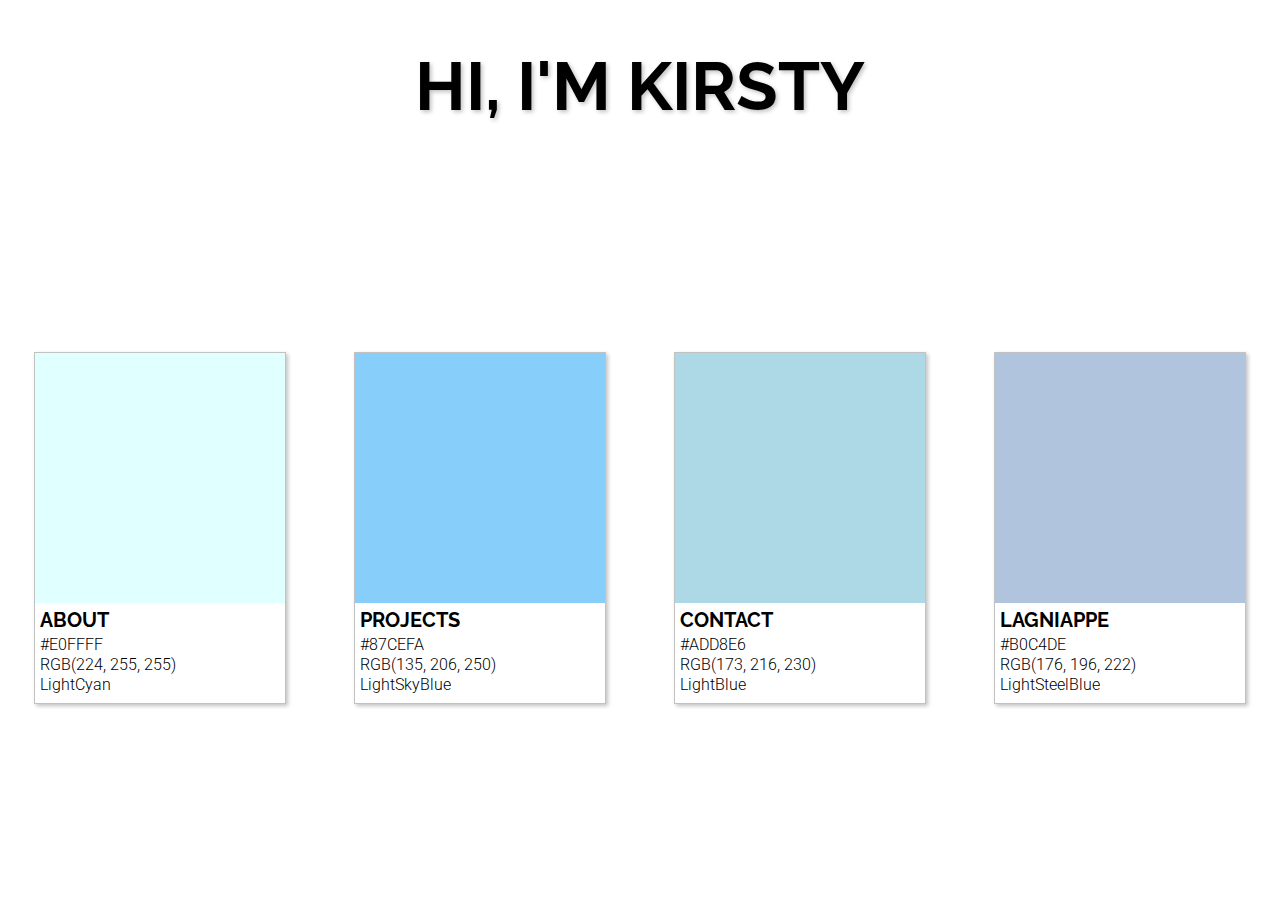
==== index.html @ 5fe20cf5 "edit index.html nav links" ====
<!DOCTYPE html>
<html lang="en">
<head>
    <meta charset="utf-8" />
    <title>Kirsty Fuquay | Portfolio</title>
    <meta name="viewport" content="width=device-width, initial-scale=1">
    <link href="https://fonts.googleapis.com/css?family=Raleway|Roboto" rel="stylesheet">
    <link rel="stylesheet" type="text/css" media="screen" href="main.css" />
</head>
<body>
    <main role="main">

        <header role="banner">
            <h1>HI, I'M KIRSTY</h1>
        </header>

        <section class="home-container">

            <section class="swatch">
                <a href="bio.html"><div class="bio color-block"></div>
                <section class="color-description">
                    <h2>ABOUT</h2>
                    <p>#E0FFFF</p>
                    <p>RGB(224, 255, 255)</p>
                    <p>LightCyan</p>
                </section>
                </a>
            </section>

            <section class="swatch">
                <a href="projects.html"><div class="projects color-block"></div>
                <section class="color-description">
                    <h2>PROJECTS</h2>
                    <p>#87CEFA</p>
                    <p>RGB(135, 206, 250)</p>
                    <p>LightSkyBlue</p>
                </section>
                </a>
            </section>

            <section class="swatch">
                <a href="contact.html"><div class="contact color-block"></div>
                <section class="color-description">
                    <h2>CONTACT</h2>
                    <p>#ADD8E6</p>
                    <p>RGB(173, 216, 230)</p>
                    <p>LightBlue</p>
                </section>
            </a>
            </section>
            
            <section class="swatch">
                <a href="bonus.html"><div class="bonus color-block"></div>
                <section class="color-description">
                    <h2>LAGNIAPPE</h2>
                    <p>#B0C4DE</p>
                    <p>RGB(176, 196, 222)</p>
                    <p>LightSteelBlue</p>
                </section>
                </a>
            </section>
        </section>
    </main>
</body>
</html>
---- main.css ----
/* HOME PAGE */

body {
    background-color: white;
    padding: 0;
    margin: 0;
    font-family: 'Raleway', sans-serif;
    max-height: 100vh;
}

main {
    background-color: white;
}

/* HOME */
header {
    font-size: 18px;
    text-shadow: 2px 2px 4px #c2c2c2;
    margin: 5vh;
    height: 5vh;
    text-align: center;
}

a {
    text-decoration: none;
    color: black;
}

.home-container {
    display: flex;
    justify-content: space-around;
    align-items: center;
    flex-wrap: wrap;
    height: 75vh;
}

.swatch {
    height: 350px;
    width: 250px;
    border: 1px solid #c2c2c2;
    box-shadow: 2px 2px 4px #c2c2c2;
    margin: 30px;
}

.color-block {
    width: 250px;
    height: 250px;
}

.color-description {
    height: 15vh;
    padding: 5px;
}

.bio {
    background-color: lightcyan;
}   

.projects {
    background-color: lightskyblue;
}

.contact {
    background-color: lightblue;
}

.bonus {
    background-color: lightsteelblue;
}

h2 {
    font-size: 20px;
    margin: 0 0 3px 0;
}

p {
    margin: 0;
    font-family: 'Roboto', sans-serif;
    font-weight: 300;
}

/* FLEX-NAV */
.flex-nav ul {
    list-style: none;
    margin: 3vh;
    padding: 0;
    display: flex;
    flex-wrap: wrap;
}

.flex-nav li {
    flex: 1 1 120px;
    padding: 5px;
    font-size: 18px;
}

.alt-swatch {
    width: 30vw;
    height:40vw;
    border: 1px solid #c2c2c2;
    box-shadow: 2px 2px 4px #c2c2c2;
    margin: 50px 20px;
}

.alt-color-block {
    height: 30vw;
    width: 30vw;
}

.alt-heading {
    font-size: 16px;
    padding: 5px;
}

.lagniappe-image {
    max-height: 300px;
    max-width: 300px;
    margin: 20px;
    box-shadow: 2px 2px 4px #c2c2c2;
}

.text-container {
    width: 90vw;
    font-size: 18px;
    margin: 20px;
}


.image {
    max-width: 150px;
    max-height: 150px;
    margin: 20px 0;
}

.lagniappe-image {
    margin: 50px 20px;
}

a:hover {
    color: deeppink;
}

/* OUTER PAGE HEADINGS */
.color-strip {
    height: 10vh;
}

.sub-heading {
    margin-left: 20px;
}

.strip {
    height: 20vh;
    margin-bottom: 50px;
    box-shadow: 2px 2px 4px #c2c2c2;
    border-top: 1px solid #c2c2c2;
}

/* CONTACT */
#contact-text {
    font-size: 18px;
    line-height: 30px;
    list-style: none;
    margin: 50px 20px;
    padding: 0;
}

/* PROJECTS */
#project-text {
    font-size: 18px;
    line-height: 26px;
}
.project-container {
    display: flex;
    flex-direction: row;
    flex-wrap: wrap;
    align-items: baseline;
}
.project {
    flex: 1 1 300px;
    padding: 20px;
}

@media only screen and (min-width: 760px) {
    header {
        font-size: 34px;
        margin-bottom: 100px;
    }

    .color-description p {
        font-size: 16px;
        line-height: 20px;
    }

    .flex-nav li {
        text-align: center;
        font-size: 26px;
    }

    .flex-container {
        display: flex;
        align-items: center;
        justify-content: center;
        flex-wrap: wrap;
    }

    .text-container {
        font-size: 18px;
        line-height: 30px;
        height: 350px;
        margin-top: 50px;
        display: flex;
        flex-direction: column;
        max-width: 700px;
        padding: 20px;
    }

    .image {
        max-height: 300px;
        max-width: 300px;
    }

    #contact-text li{
        display: inline-block;
        padding: 20px;
        font-size: 22px;
    }
}
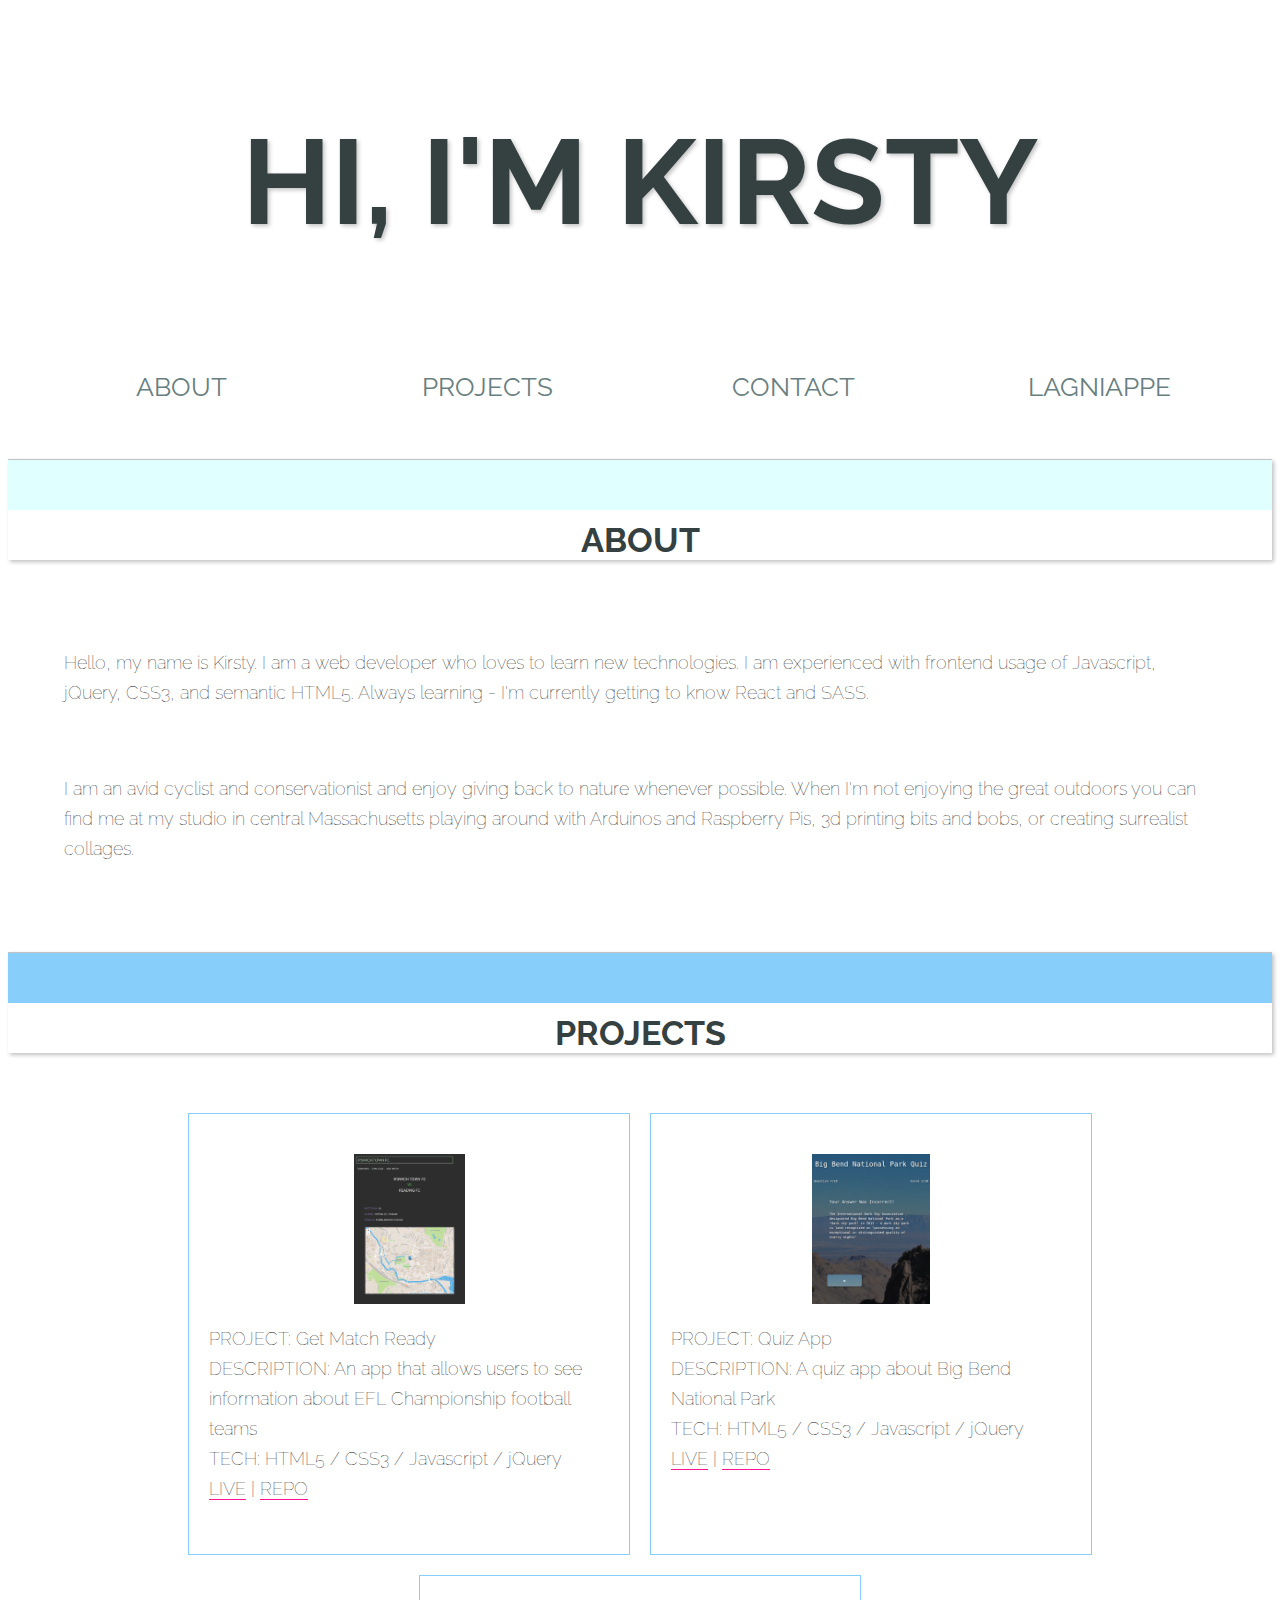
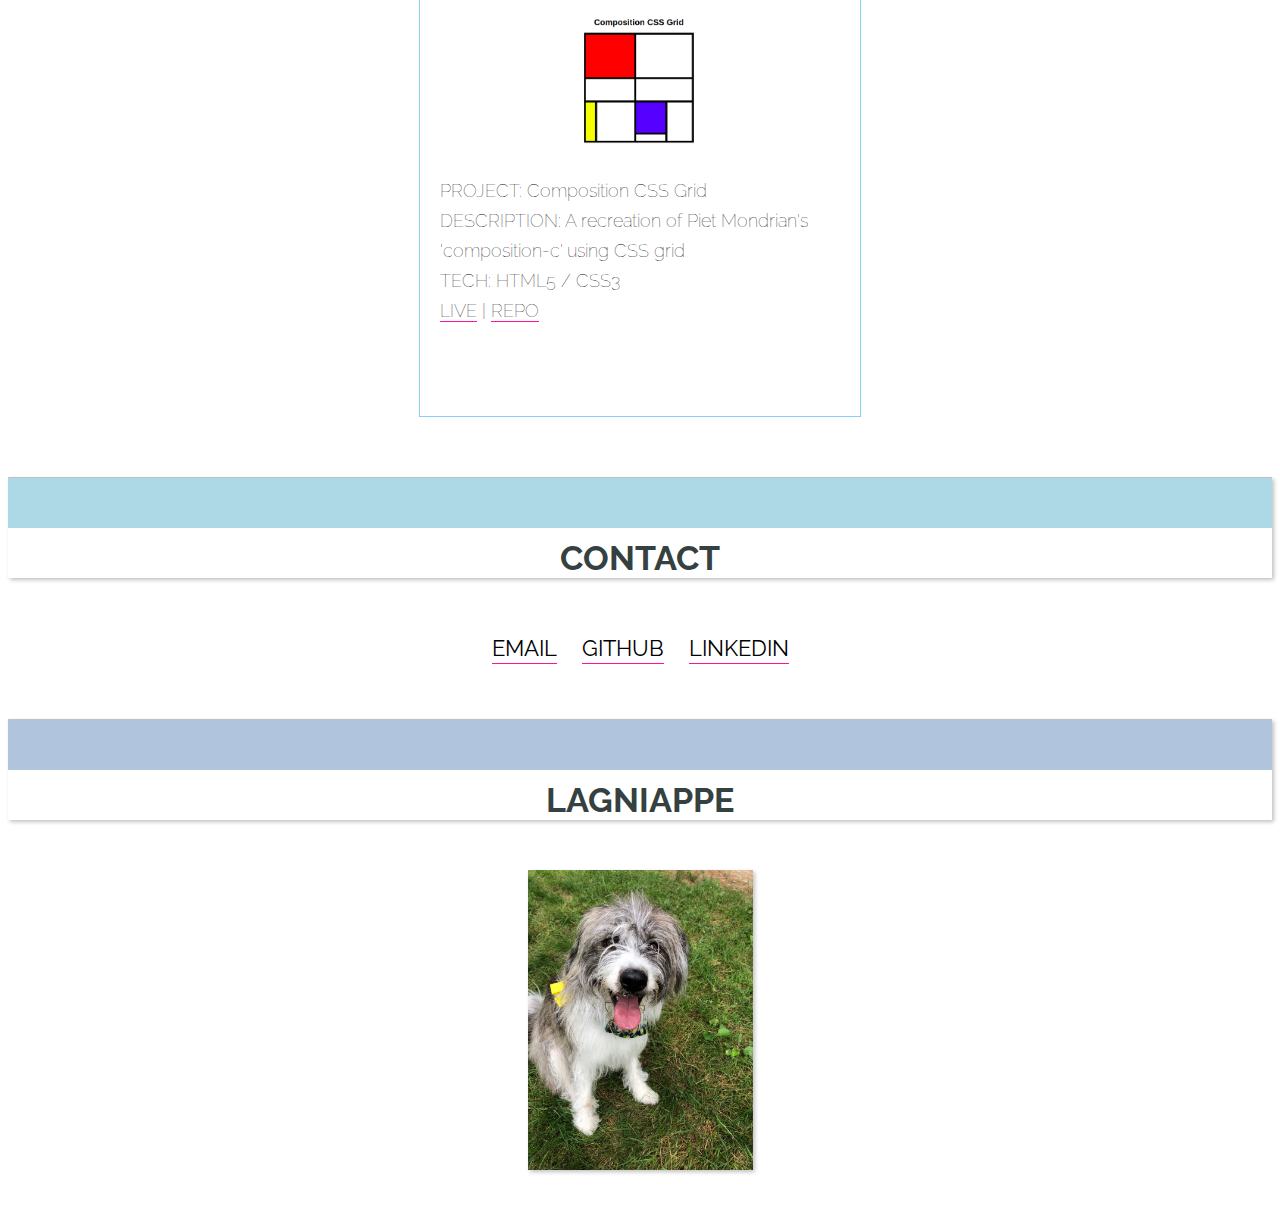
==== commit 83da4368: "merge into single page, remove swatches, add 'get match ready' project" ====
--- a/index.html
+++ b/index.html
@@ -1,12 +1,15 @@
 <!DOCTYPE html>
 <html lang="en">
+
 <head>
     <meta charset="utf-8" />
     <title>Kirsty Fuquay | Portfolio</title>
     <meta name="viewport" content="width=device-width, initial-scale=1">
     <link href="https://fonts.googleapis.com/css?family=Raleway|Roboto" rel="stylesheet">
+    <link rel="stylesheet" type="text/css" href="https://meyerweb.com/eric/tools/css/reset/reset.css">
     <link rel="stylesheet" type="text/css" media="screen" href="main.css" />
 </head>
+
 <body>
     <main role="main">
 
@@ -14,52 +17,157 @@
             <h1>HI, I'M KIRSTY</h1>
         </header>
 
-        <section class="home-container">
+        <nav role="navigation" class="flex-nav">
+            <ul>
+                <li>
+                    <a href="#bio">ABOUT</a>
+                </li>
+                <li>
+                    <a href="#projects">PROJECTS</a>
+                </li>
+                <li>
+                    <a href="#contact">CONTACT</a>
+                </li>
+                <li>
+                    <a href="#bonus">LAGNIAPPE</a>
+                </li>
+            </ul>
+        </nav>
+
+        <section class="home-container hidden">
 
             <section class="swatch">
-                <a href="bio.html"><div class="bio color-block"></div>
-                <section class="color-description">
-                    <h2>ABOUT</h2>
-                    <p>#E0FFFF</p>
-                    <p>RGB(224, 255, 255)</p>
-                    <p>LightCyan</p>
-                </section>
+                <a href="#bio">
+                    <div class="bio color-block"></div>
+                    <section class="color-description">
+                        <h2>ABOUT</h2>
+                        <p>#E0FFFF</p>
+                        <p>RGB(224, 255, 255)</p>
+                        <p>LightCyan</p>
+                    </section>
                 </a>
             </section>
 
             <section class="swatch">
-                <a href="projects.html"><div class="projects color-block"></div>
-                <section class="color-description">
-                    <h2>PROJECTS</h2>
-                    <p>#87CEFA</p>
-                    <p>RGB(135, 206, 250)</p>
-                    <p>LightSkyBlue</p>
-                </section>
+                <a href="#projects">
+                    <div class="projects color-block"></div>
+                    <section class="color-description">
+                        <h2>PROJECTS</h2>
+                        <p>#87CEFA</p>
+                        <p>RGB(135, 206, 250)</p>
+                        <p>LightSkyBlue</p>
+                    </section>
                 </a>
             </section>
 
             <section class="swatch">
-                <a href="contact.html"><div class="contact color-block"></div>
-                <section class="color-description">
-                    <h2>CONTACT</h2>
-                    <p>#ADD8E6</p>
-                    <p>RGB(173, 216, 230)</p>
-                    <p>LightBlue</p>
-                </section>
-            </a>
+                <a href="#contact">
+                    <div class="contact color-block"></div>
+                    <section class="color-description">
+                        <h2>CONTACT</h2>
+                        <p>#ADD8E6</p>
+                        <p>RGB(173, 216, 230)</p>
+                        <p>LightBlue</p>
+                    </section>
+                </a>
             </section>
-            
+
             <section class="swatch">
-                <a href="bonus.html"><div class="bonus color-block"></div>
-                <section class="color-description">
-                    <h2>LAGNIAPPE</h2>
-                    <p>#B0C4DE</p>
-                    <p>RGB(176, 196, 222)</p>
-                    <p>LightSteelBlue</p>
-                </section>
+                <a href="#bonus">
+                    <div class="bonus color-block"></div>
+                    <section class="color-description">
+                        <h2>LAGNIAPPE</h2>
+                        <p>#B0C4DE</p>
+                        <p>RGB(176, 196, 222)</p>
+                        <p>LightSteelBlue</p>
+                    </section>
                 </a>
             </section>
         </section>
+
+        <section class="strip" id="bio">
+            <section class="color-strip bio"></section>
+            <h1 class="sub-heading">ABOUT</h1>
+        </section>
+
+        <div class="flex-container">
+            <section class="text-container">
+                <p>Hello, my name is Kirsty. I am a web developer who loves to learn new technologies. I am experienced
+                    with frontend usage of Javascript, jQuery, CSS3, and semantic HTML5. Always learning - I'm
+                    currently getting to know React and SASS.</p><br>
+                <p>I am an avid cyclist and conservationist and enjoy giving back to nature whenever possible. When I'm
+                    not enjoying the great outdoors you can find me at my studio in central Massachusetts playing
+                    around with Arduinos and Raspberry Pis, 3d printing bits and bobs, or creating surrealist collages.</p>
+            </section>
+        </div>
+
+        <section class="strip" id="projects">
+            <section class="color-strip projects"></section>
+            <h1 class="sub-heading">PROJECTS</h1>
+        </section>
+        <section class="project-container">
+            <div class="project">
+                <img src="images/next-match.png" class="project-image" alt="screenshot of 'Get Match Ready' app">
+                <p id="project-text">
+                    PROJECT: Get Match Ready<br>
+                    DESCRIPTION: An app that allows users to see information about EFL Championship football teams<br>
+                    TECH: HTML5 / CSS3 / Javascript / jQuery<br>
+                    <a href="https://kfuquay.github.io/get-match-ready/"><span>LIVE</span></a> |
+                    <a href="https://github.com/kfuquay/get-match-ready"><span>REPO</span></a>
+                </p>
+            </div>
+
+            <div class="project">
+                <img src="images/BIBEQuiz.jpg" class="project-image" alt="screenshot of a quiz app about Big Bend National Park">
+                <p id="project-text">
+                    PROJECT: Quiz App<br>
+                    DESCRIPTION: A quiz app about Big Bend National Park<br>
+                    TECH: HTML5 / CSS3 / Javascript / jQuery<br>
+                    <a href="https://kfuquay.github.io/BIBEQuiz/"><span>LIVE</span></a> |
+                    <a href="https://github.com/kfuquay/BIBEQuiz"><span>REPO</span></a>
+                </p>
+            </div>
+
+            <div class="project">
+                <img src="images/composition-c.jpg" class="project-image" alt="screenshot of css grid layout made to resemble Piet Mondrian's 'Composition-C'">
+                <p id="project-text">
+                    PROJECT: Composition CSS Grid<br>
+                    DESCRIPTION: A recreation of Piet Mondrian's 'composition-c' using CSS grid<br>
+                    TECH: HTML5 / CSS3<br>
+                    <a href="https://kfuquay.github.io/composition-css-grid/"><span>LIVE</span></a> |
+                    <a href="https://github.com/kfuquay/composition-css-grid"><span>REPO</span></a>
+                </p>
+            </div>
+        </section>
+
+        <section class="strip" id="contact">
+            <section class="color-strip contact"></section>
+            <h1 class="sub-heading">CONTACT</h1>
+        </section>
+
+        <div class="flex-container">
+            <ul id="contact-text">
+                <li>
+                    <a href="mailto:kirsty.fuquay@gmail.com"> EMAIL</a>
+                </li>
+                <li>
+                    <a href="https://github.com/kfuquay">GITHUB</a>
+                </li>
+                <li>
+                    <a href="https://www.linkedin.com/in/kirsty-fuquay-285860173/">LINKEDIN</a>
+                </li>
+            </ul>
+        </div>
+
+        <section class="strip" id="bonus">
+            <section class="color-strip bonus"></section>
+            <h1 class="sub-heading">LAGNIAPPE</h1>
+        </section>
+
+        <div>
+            <img src="images/pen-groton.JPG" alt="A scruffy dog sitting in the grass smiling" class="lagniappe-image">
+        </div>
     </main>
 </body>
+
 </html>--- a/main.css
+++ b/main.css
@@ -3,23 +3,14 @@
 
 body {
     background-color: white;
-    padding: 0;
-    margin: 0;
     font-family: 'Raleway', sans-serif;
-    max-height: 100vh;
-}
-
-main {
-    background-color: white;
-}
-
-/* HOME */
-header {
-    font-size: 18px;
-    text-shadow: 2px 2px 4px #c2c2c2;
-    margin: 5vh;
-    height: 5vh;
-    text-align: center;
+}
+
+.hidden {
+    height: 0 !important;
+    margin: 0 !important;
+    padding: 0 !important;
+    visibility: hidden;
 }
 
 a {
@@ -27,15 +18,30 @@
     color: black;
 }
 
-.home-container {
+p {
+    font-weight: 100;
+}
+
+/* HOME */
+header {
+    font-size: 40px;
+    line-height: 44px;
+    text-shadow: 2px 2px 4px #c2c2c2;
+    text-align: center;
+    margin: 0;
+    padding: 15px;
+    color: #354040;
+}
+
+/* COLOR SWATCHES */
+/* .home-container {
     display: flex;
     justify-content: space-around;
     align-items: center;
     flex-wrap: wrap;
-    height: 75vh;
-}
-
-.swatch {
+} */
+
+/* .swatch {
     height: 350px;
     width: 250px;
     border: 1px solid #c2c2c2;
@@ -51,7 +57,13 @@
 .color-description {
     height: 15vh;
     padding: 5px;
-}
+} */
+
+/* h2 {
+    font-size: 20px;
+    font-family: 'Roboto', sans-serif;
+    margin: 0 0 3px 0;
+} */
 
 .bio {
     background-color: lightcyan;
@@ -69,21 +81,24 @@
     background-color: lightsteelblue;
 }
 
-h2 {
-    font-size: 20px;
-    margin: 0 0 3px 0;
-}
-
-p {
-    margin: 0;
-    font-family: 'Roboto', sans-serif;
-    font-weight: 300;
-}
+
 
 /* FLEX-NAV */
+.flex-nav {
+    margin: 20px 0;
+}
+
+.flex-nav li a {
+    color: #697F7F;
+}
+
+a:hover {
+    color: deeppink;
+}
+
 .flex-nav ul {
     list-style: none;
-    margin: 3vh;
+    margin: 20px;
     padding: 0;
     display: flex;
     flex-wrap: wrap;
@@ -91,11 +106,11 @@
 
 .flex-nav li {
     flex: 1 1 120px;
-    padding: 5px;
-    font-size: 18px;
-}
-
-.alt-swatch {
+    padding: 7px;
+    font-size: 18px;
+}
+
+/* .alt-swatch {
     width: 30vw;
     height:40vw;
     border: 1px solid #c2c2c2;
@@ -111,53 +126,76 @@
 .alt-heading {
     font-size: 16px;
     padding: 5px;
-}
-
-.lagniappe-image {
-    max-height: 300px;
-    max-width: 300px;
-    margin: 20px;
-    box-shadow: 2px 2px 4px #c2c2c2;
-}
-
+} */
+
+/* SECTION HEADINGS */
+.strip {
+    height: 100px;
+    box-shadow: 2px 2px 4px #c2c2c2;
+    border-top: 1px solid #c2c2c2;
+}
+
+.color-strip {
+    height: 50px;
+}
+
+.sub-heading {
+    color: #354040;
+    margin: 15px 10px;
+    font-size: 20px;
+}
+
+/* BIO/ABOUT */
 .text-container {
     width: 90vw;
     font-size: 18px;
-    margin: 20px;
-}
-
-
-.image {
+    line-height: 30px;
+    font-weight: 100;
+    margin: 50px 20px;
+}
+
+/* PROJECTS */
+.project-image {
     max-width: 150px;
     max-height: 150px;
-    margin: 20px 0;
-}
-
-.lagniappe-image {
-    margin: 50px 20px;
-}
-
-a:hover {
-    color: deeppink;
-}
-
-/* OUTER PAGE HEADINGS */
-.color-strip {
-    height: 10vh;
-}
-
-.sub-heading {
-    margin-left: 20px;
-}
-
-.strip {
-    height: 20vh;
-    margin-bottom: 50px;
-    box-shadow: 2px 2px 4px #c2c2c2;
-    border-top: 1px solid #c2c2c2;
+    display: block;
+    margin: 20px auto;
+}
+
+#project-text {
+    font-size: 18px;
+    line-height: 30px;
+}
+
+.project-container {
+    display: flex;
+    flex-wrap: wrap;
+    justify-content: center;
+    margin: 50px auto;
+}
+
+.project {
+    flex-basis: 1 1 300px;
+    min-height: 400px;
+    max-width: 400px;
+    padding: 20px;
+    border: 1px solid lightskyblue;
+    margin: 10px;
+}
+
+#project-text span {
+    border-bottom: 1px solid deeppink;
 }
 
 /* CONTACT */
+
+.flex-container {
+    display: flex;
+    align-items: center;
+    justify-content: center;
+    flex-wrap: wrap;
+}
+
 #contact-text {
     font-size: 18px;
     line-height: 30px;
@@ -166,31 +204,41 @@
     padding: 0;
 }
 
-/* PROJECTS */
-#project-text {
-    font-size: 18px;
-    line-height: 26px;
-}
-.project-container {
-    display: flex;
-    flex-direction: row;
-    flex-wrap: wrap;
-    align-items: baseline;
-}
-.project {
-    flex: 1 1 300px;
-    padding: 20px;
-}
-
-@media only screen and (min-width: 760px) {
+#contact-text li {
+    display: inline-block;
+    border-bottom: 1px solid deeppink;
+    margin: 5px 10px;
+}
+
+
+/* BONUS/LAGNIAPPE */
+.lagniappe-image {
+    max-height: 300px;
+    max-width: 300px;
+    box-shadow: 2px 2px 4px #c2c2c2;
+    display: block;
+    margin: 50px auto;
+}
+
+@media only screen and (min-width: 768px) {
+
     header {
-        font-size: 34px;
-        margin-bottom: 100px;
-    }
-
-    .color-description p {
+        font-size: 50px;
+        padding: 30px;
+        margin: 30px 0;
+    }
+
+    .sub-heading {
+        font-size: 24px;
+    }
+
+    /* .color-description p {
         font-size: 16px;
         line-height: 20px;
+    } */
+
+    .flex-nav {
+        margin-bottom: 50px;
     }
 
     .flex-nav li {
@@ -198,21 +246,7 @@
         font-size: 26px;
     }
 
-    .flex-container {
-        display: flex;
-        align-items: center;
-        justify-content: center;
-        flex-wrap: wrap;
-    }
-
     .text-container {
-        font-size: 18px;
-        line-height: 30px;
-        height: 350px;
-        margin-top: 50px;
-        display: flex;
-        flex-direction: column;
-        max-width: 700px;
         padding: 20px;
     }
 
@@ -222,10 +256,24 @@
     }
 
     #contact-text li{
-        display: inline-block;
-        padding: 20px;
         font-size: 22px;
     }
-}
-
-
+
+
+
+}
+
+@media only screen and (min-width: 1024px) {
+    header {
+        font-size: 60px;
+        padding: 50px;
+    }
+
+    .sub-heading {
+        margin-top: 10px;
+        font-size: 34px;
+        text-align: center;
+    }
+
+}
+
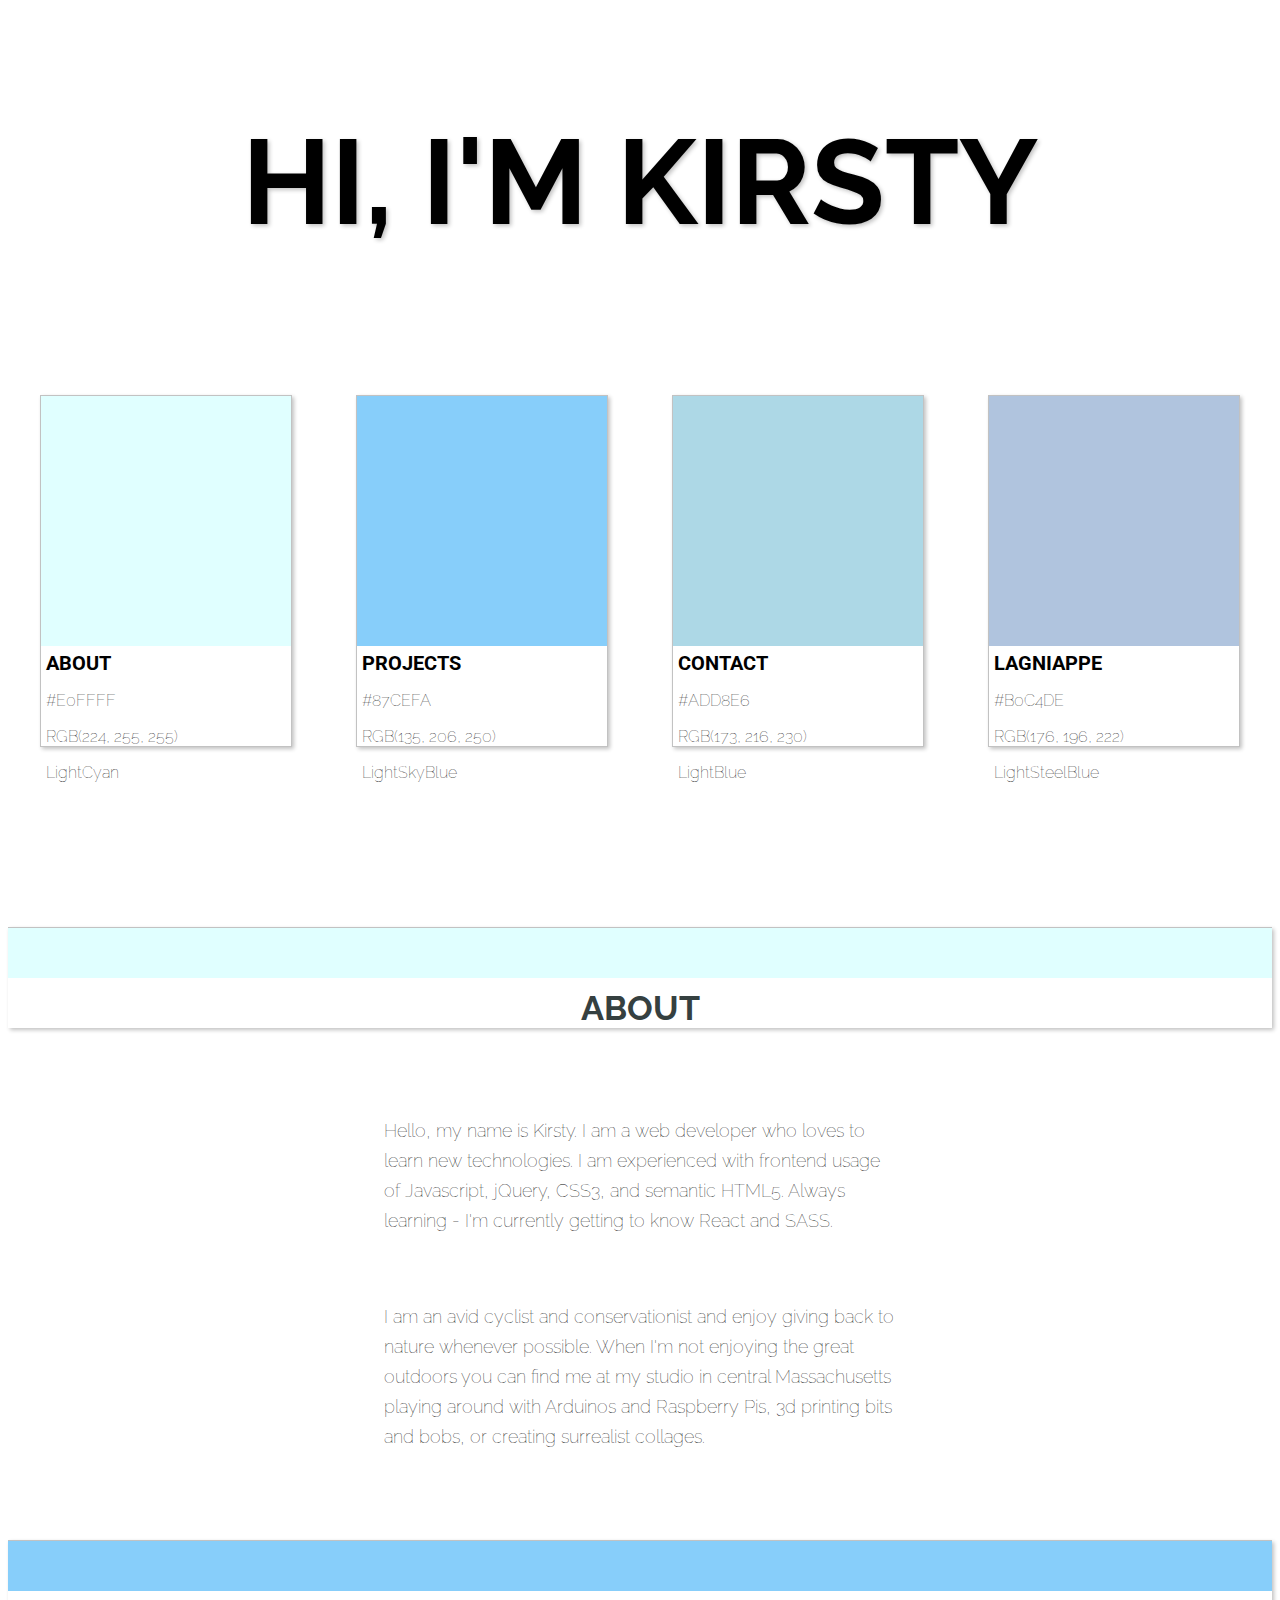
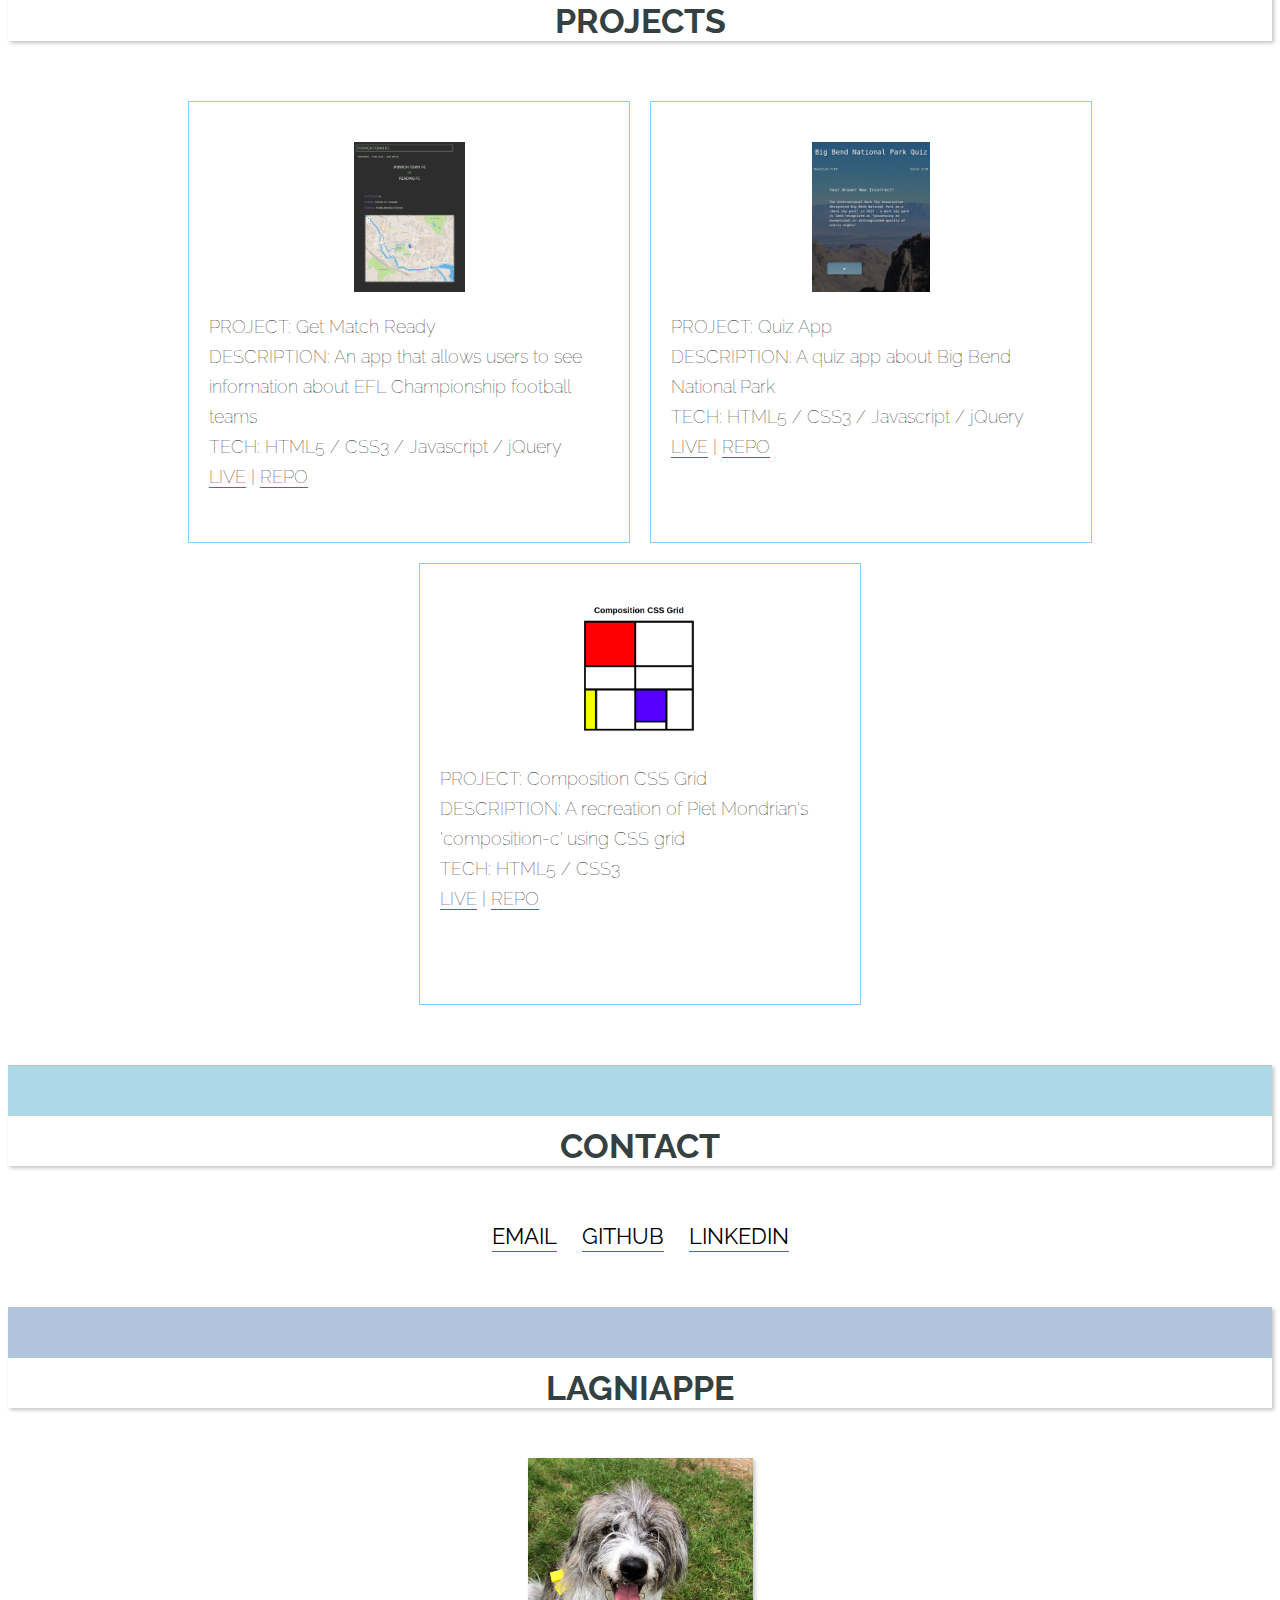
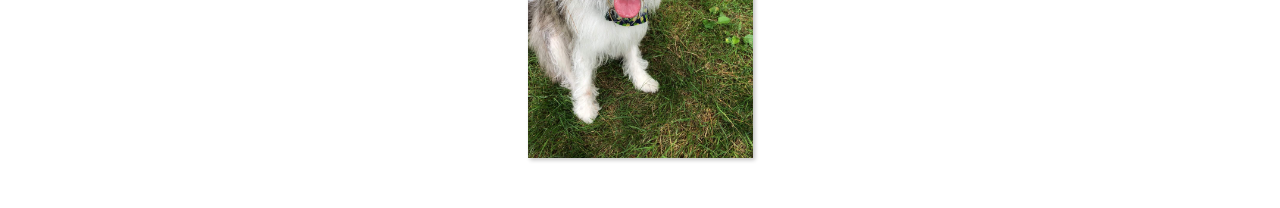
==== commit 79866e5e: "made header link to homepage" ====
--- a/index.html
+++ b/index.html
@@ -14,7 +14,7 @@
     <main role="main">
 
         <header role="banner">
-            <h1>HI, I'M KIRSTY</h1>
+            <a href='#'><h1>HI, I'M KIRSTY</h1></a>
         </header>
 
         <nav role="navigation" class="flex-nav">
--- a/main.css
+++ b/main.css
@@ -1,266 +1,200 @@
-
 /* HOME PAGE */
 
 body {
-    background-color: white;
-    font-family: 'Raleway', sans-serif;
+  background-color: white;
+  font-family: "Raleway", sans-serif;
 }
 
 .hidden {
-    height: 0 !important;
-    margin: 0 !important;
-    padding: 0 !important;
-    visibility: hidden;
+    display: none;
 }
 
 a {
-    text-decoration: none;
-    color: black;
+  text-decoration: none;
+  color: black;
 }
 
 p {
-    font-weight: 100;
+  font-weight: 100;
 }
 
 /* HOME */
 header {
-    font-size: 40px;
-    line-height: 44px;
-    text-shadow: 2px 2px 4px #c2c2c2;
-    text-align: center;
-    margin: 0;
-    padding: 15px;
-    color: #354040;
-}
-
-/* COLOR SWATCHES */
-/* .home-container {
-    display: flex;
-    justify-content: space-around;
-    align-items: center;
-    flex-wrap: wrap;
-} */
-
-/* .swatch {
-    height: 350px;
-    width: 250px;
-    border: 1px solid #c2c2c2;
-    box-shadow: 2px 2px 4px #c2c2c2;
-    margin: 30px;
-}
-
-.color-block {
-    width: 250px;
-    height: 250px;
-}
-
-.color-description {
-    height: 15vh;
-    padding: 5px;
-} */
-
-/* h2 {
-    font-size: 20px;
-    font-family: 'Roboto', sans-serif;
-    margin: 0 0 3px 0;
-} */
+  font-size: 40px;
+  line-height: 44px;
+  text-shadow: 2px 2px 4px #c2c2c2;
+  text-align: center;
+  margin: 0;
+  padding: 15px;
+  color: #354040;
+}
 
 .bio {
-    background-color: lightcyan;
-}   
+  background-color: lightcyan;
+}
 
 .projects {
-    background-color: lightskyblue;
+  background-color: lightskyblue;
 }
 
 .contact {
-    background-color: lightblue;
+  background-color: lightblue;
 }
 
 .bonus {
-    background-color: lightsteelblue;
-}
-
-
+  background-color: lightsteelblue;
+}
 
 /* FLEX-NAV */
 .flex-nav {
-    margin: 20px 0;
+  margin: 20px 0;
 }
 
 .flex-nav li a {
-    color: #697F7F;
+  color: #697f7f;
 }
 
 a:hover {
-    color: deeppink;
+  color: deeppink;
 }
 
 .flex-nav ul {
-    list-style: none;
-    margin: 20px;
-    padding: 0;
-    display: flex;
-    flex-wrap: wrap;
+  list-style: none;
+  margin: 20px;
+  padding: 0;
+  display: flex;
+  flex-wrap: wrap;
 }
 
 .flex-nav li {
-    flex: 1 1 120px;
-    padding: 7px;
-    font-size: 18px;
-}
-
-/* .alt-swatch {
-    width: 30vw;
-    height:40vw;
-    border: 1px solid #c2c2c2;
-    box-shadow: 2px 2px 4px #c2c2c2;
-    margin: 50px 20px;
-}
-
-.alt-color-block {
-    height: 30vw;
-    width: 30vw;
-}
-
-.alt-heading {
-    font-size: 16px;
-    padding: 5px;
-} */
+  flex: 1 1 120px;
+  padding: 7px;
+  font-size: 18px;
+}
 
 /* SECTION HEADINGS */
 .strip {
-    height: 100px;
-    box-shadow: 2px 2px 4px #c2c2c2;
-    border-top: 1px solid #c2c2c2;
+  height: 100px;
+  box-shadow: 2px 2px 4px #c2c2c2;
+  border-top: 1px solid #c2c2c2;
 }
 
 .color-strip {
-    height: 50px;
+  height: 50px;
 }
 
 .sub-heading {
-    color: #354040;
-    margin: 15px 10px;
-    font-size: 20px;
+  color: #354040;
+  margin: 15px 10px;
+  font-size: 20px;
 }
 
 /* BIO/ABOUT */
 .text-container {
-    width: 90vw;
-    font-size: 18px;
-    line-height: 30px;
-    font-weight: 100;
-    margin: 50px 20px;
+  width: 90vw;
+  font-size: 18px;
+  line-height: 30px;
+  font-weight: 100;
+  margin: 50px 20px;
 }
 
 /* PROJECTS */
 .project-image {
-    max-width: 150px;
-    max-height: 150px;
-    display: block;
-    margin: 20px auto;
+  max-width: 150px;
+  max-height: 150px;
+  display: block;
+  margin: 20px auto;
 }
 
 #project-text {
-    font-size: 18px;
-    line-height: 30px;
+  font-size: 18px;
+  line-height: 30px;
 }
 
 .project-container {
-    display: flex;
-    flex-wrap: wrap;
-    justify-content: center;
-    margin: 50px auto;
+  display: flex;
+  flex-wrap: wrap;
+  justify-content: center;
+  margin: 50px auto;
 }
 
 .project {
-    flex-basis: 1 1 300px;
-    min-height: 400px;
-    max-width: 400px;
-    padding: 20px;
-    border: 1px solid lightskyblue;
-    margin: 10px;
+  flex-basis: 1 1 300px;
+  min-height: 400px;
+  max-width: 400px;
+  padding: 20px;
+  border: 1px solid lightskyblue;
+  margin: 10px;
 }
 
 #project-text span {
-    border-bottom: 1px solid deeppink;
+  border-bottom: 1px solid deeppink;
 }
 
 /* CONTACT */
 
 .flex-container {
-    display: flex;
-    align-items: center;
-    justify-content: center;
-    flex-wrap: wrap;
+  display: flex;
+  align-items: center;
+  justify-content: center;
+  flex-wrap: wrap;
 }
 
 #contact-text {
-    font-size: 18px;
-    line-height: 30px;
-    list-style: none;
-    margin: 50px 20px;
-    padding: 0;
+  font-size: 18px;
+  line-height: 30px;
+  list-style: none;
+  margin: 50px 20px;
+  padding: 0;
 }
 
 #contact-text li {
-    display: inline-block;
-    border-bottom: 1px solid deeppink;
-    margin: 5px 10px;
-}
-
+  display: inline-block;
+  border-bottom: 1px solid deeppink;
+  margin: 5px 10px;
+}
 
 /* BONUS/LAGNIAPPE */
 .lagniappe-image {
+  max-height: 300px;
+  max-width: 300px;
+  box-shadow: 2px 2px 4px #c2c2c2;
+  display: block;
+  margin: 50px auto;
+}
+
+@media only screen and (min-width: 768px) {
+  header {
+    font-size: 50px;
+    padding: 30px;
+    margin: 30px 0;
+  }
+
+  .sub-heading {
+    font-size: 24px;
+  }
+
+  .flex-nav {
+    margin-bottom: 50px;
+  }
+
+  .flex-nav li {
+    text-align: center;
+    font-size: 26px;
+  }
+
+  .text-container {
+    padding: 20px;
+  }
+
+  .image {
     max-height: 300px;
     max-width: 300px;
-    box-shadow: 2px 2px 4px #c2c2c2;
-    display: block;
-    margin: 50px auto;
-}
-
-@media only screen and (min-width: 768px) {
-
-    header {
-        font-size: 50px;
-        padding: 30px;
-        margin: 30px 0;
-    }
-
-    .sub-heading {
-        font-size: 24px;
-    }
-
-    /* .color-description p {
-        font-size: 16px;
-        line-height: 20px;
-    } */
-
-    .flex-nav {
-        margin-bottom: 50px;
-    }
-
-    .flex-nav li {
-        text-align: center;
-        font-size: 26px;
-    }
-
-    .text-container {
-        padding: 20px;
-    }
-
-    .image {
-        max-height: 300px;
-        max-width: 300px;
-    }
-
-    #contact-text li{
-        font-size: 22px;
-    }
-
-
-
+  }
+
+  #contact-text li {
+    font-size: 22px;
+  }
 }
 
 @media only screen and (min-width: 1024px) {
@@ -275,5 +209,63 @@
         text-align: center;
     }
 
-}
-
+    .flex-nav {
+        display: none;
+    }
+
+    /* COLOR SWATCHES  */
+    .home-container {
+        display: flex;
+        justify-content: space-around;
+        align-items: center;
+        flex-wrap: wrap;
+        margin-bottom: 150px;
+    }
+
+    .hidden {
+        display: flex;
+    }
+
+    .swatch {
+        height: 350px;
+        width: 250px;
+        border: 1px solid #c2c2c2;
+        box-shadow: 2px 2px 4px #c2c2c2;
+        margin: 30px;
+    }
+
+    .color-block {
+        width: 250px;
+        height: 250px;
+    }
+
+    .color-description {
+        height: 15vh;
+        padding: 5px;
+    }
+
+    .color-description p {
+        font-size: 16px;
+        line-height: 20px;
+    }
+
+    h2 {
+        font-size: 20px;
+        font-family: 'Roboto', sans-serif;
+        margin: 0 0 3px 0;
+    }
+
+    .swatch:hover {
+        transform: rotate(1deg);
+    }
+
+    /* SECTIONS */
+    .text-container {
+        width: 40vw;
+        font-size: 18px;
+        line-height: 30px;
+        font-weight: 100;
+        margin: 50px 20px;
+      }
+      
+}
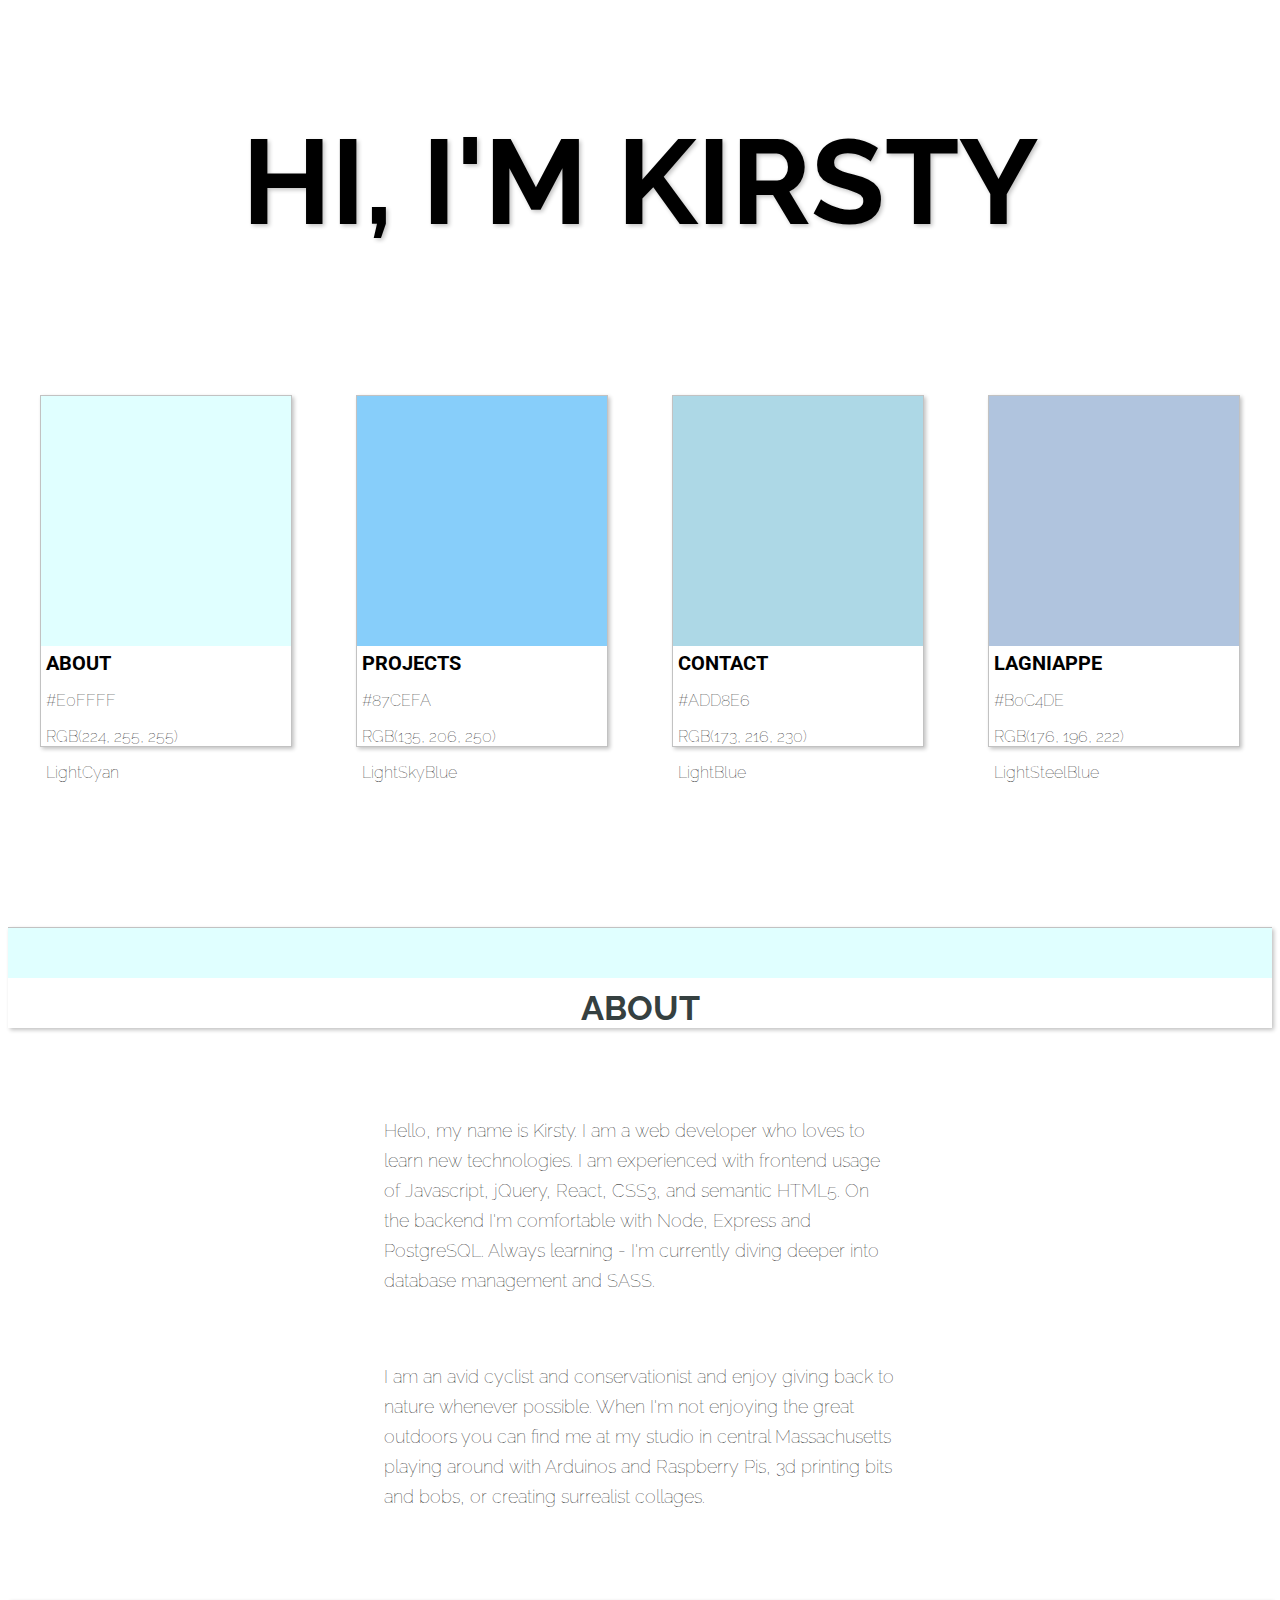
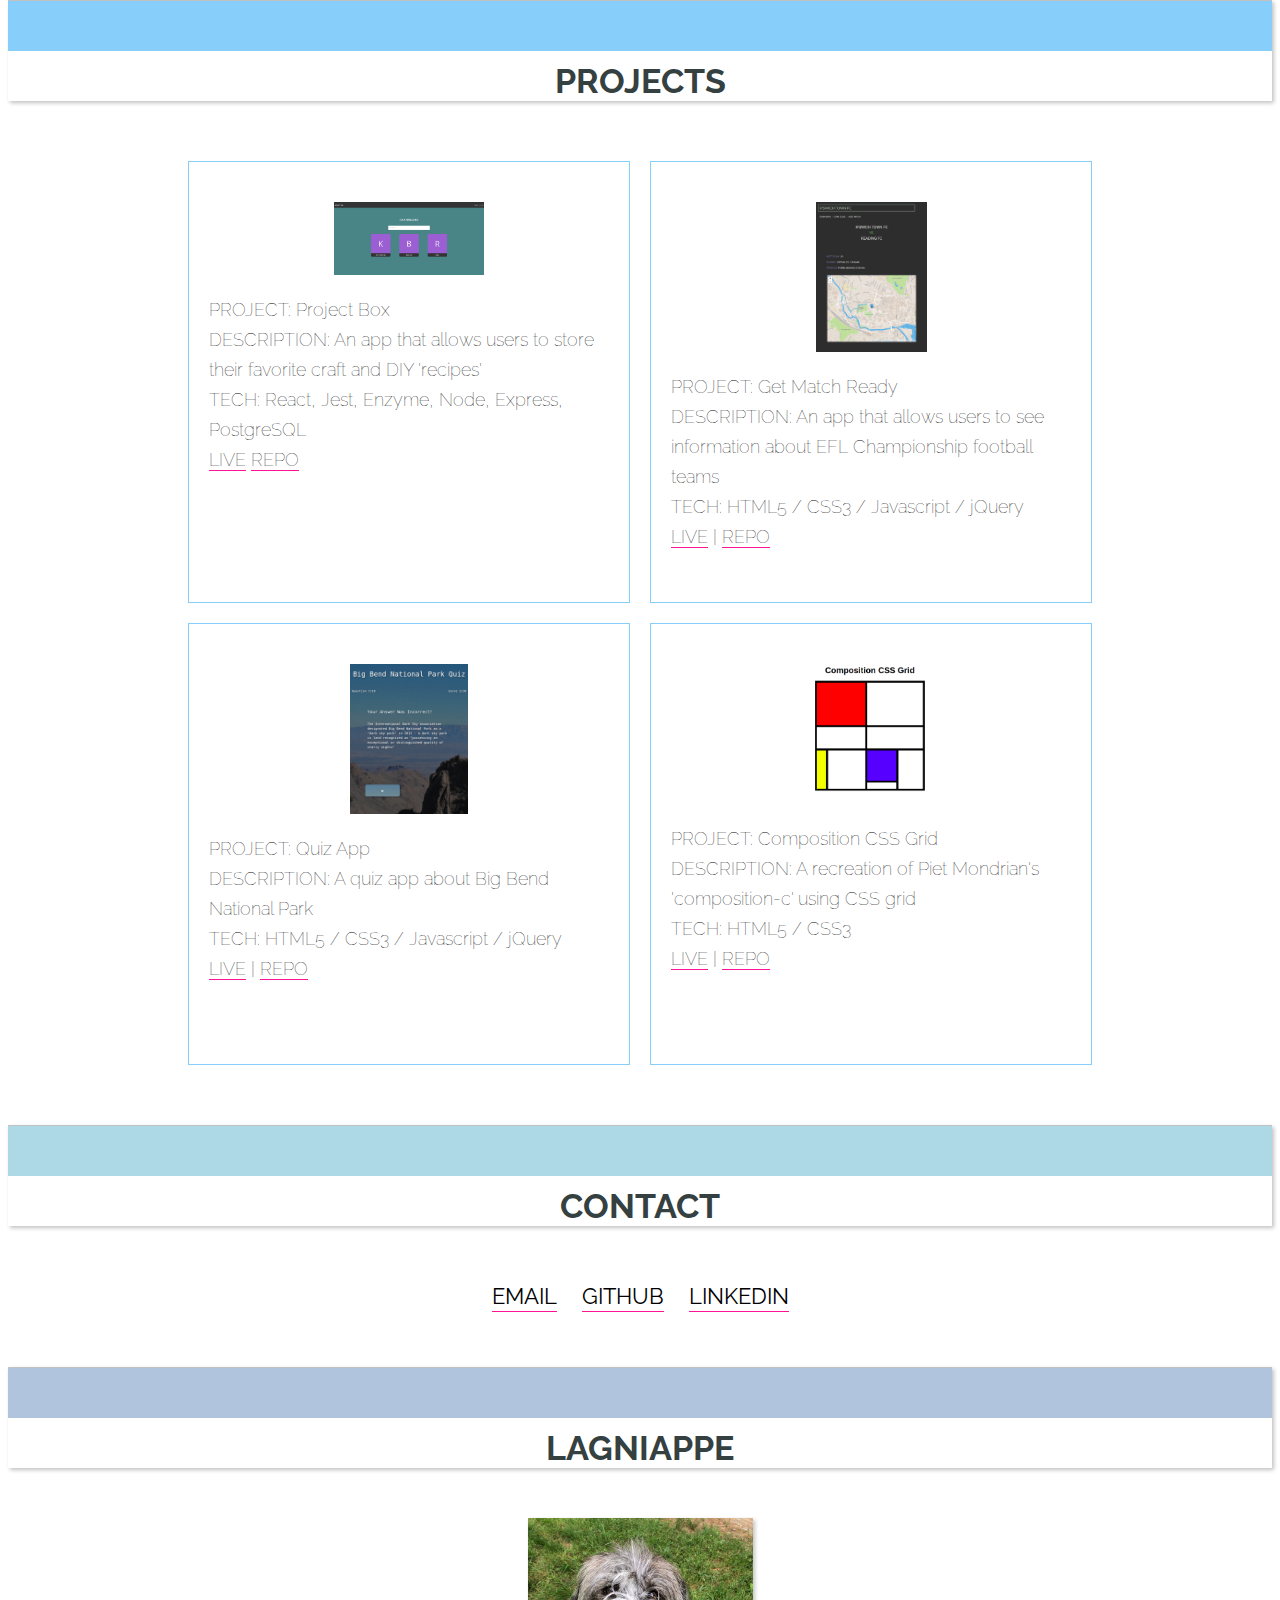
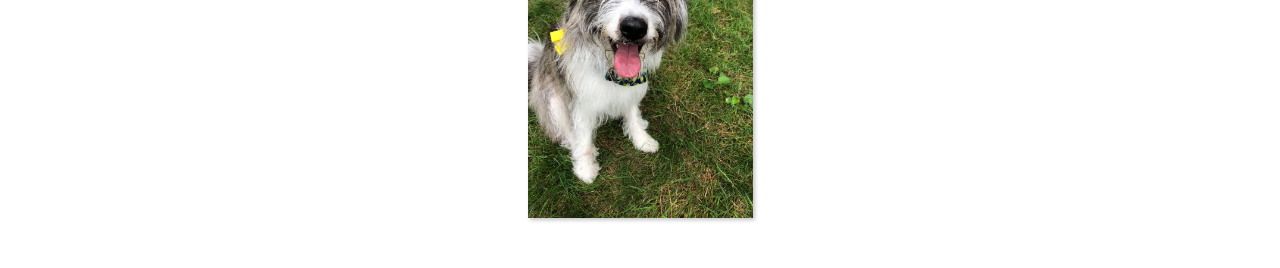
==== commit df49f92d: "add Project Box" ====
--- a/index.html
+++ b/index.html
@@ -5,6 +5,7 @@
     <meta charset="utf-8" />
     <title>Kirsty Fuquay | Portfolio</title>
     <meta name="viewport" content="width=device-width, initial-scale=1">
+    <meta property='og: image' content='./images/portfolio-screenshot.png'>
     <link href="https://fonts.googleapis.com/css?family=Raleway|Roboto" rel="stylesheet">
     <link rel="stylesheet" type="text/css" href="https://meyerweb.com/eric/tools/css/reset/reset.css">
     <link rel="stylesheet" type="text/css" media="screen" href="main.css" />
@@ -93,8 +94,8 @@
         <div class="flex-container">
             <section class="text-container">
                 <p>Hello, my name is Kirsty. I am a web developer who loves to learn new technologies. I am experienced
-                    with frontend usage of Javascript, jQuery, CSS3, and semantic HTML5. Always learning - I'm
-                    currently getting to know React and SASS.</p><br>
+                    with frontend usage of Javascript, jQuery, React, CSS3, and semantic HTML5. On the backend I'm comfortable with Node, Express and PostgreSQL.  Always learning - I'm
+                    currently diving deeper into database management and SASS.</p><br>
                 <p>I am an avid cyclist and conservationist and enjoy giving back to nature whenever possible. When I'm
                     not enjoying the great outdoors you can find me at my studio in central Massachusetts playing
                     around with Arduinos and Raspberry Pis, 3d printing bits and bobs, or creating surrealist collages.</p>
@@ -106,6 +107,16 @@
             <h1 class="sub-heading">PROJECTS</h1>
         </section>
         <section class="project-container">
+            <div class="project">
+                <img src="images/pboxdash.png" class="project-image" alt="screenshot of dashboard screen of 'Project Box' app">
+                <p id="project-text">
+                    PROJECT: Project Box<br>
+                    DESCRIPTION: An app that allows users to store their favorite craft and DIY 'recipes'<br>
+                    TECH: React, Jest, Enzyme, Node, Express, PostgreSQL<br>
+                    <a href="https://project-box.now.sh/"><span>LIVE</span></a>
+                    <a href="https://github.com/kfuquay/project-box"><span>REPO</span></a>
+                </p>
+            </div>
             <div class="project">
                 <img src="images/next-match.png" class="project-image" alt="screenshot of 'Get Match Ready' app">
                 <p id="project-text">
--- a/main.css
+++ b/main.css
@@ -6,7 +6,7 @@
 }
 
 .hidden {
-    display: none;
+  display: none;
 }
 
 a {
@@ -198,74 +198,75 @@
 }
 
 @media only screen and (min-width: 1024px) {
-    header {
-        font-size: 60px;
-        padding: 50px;
-    }
-
-    .sub-heading {
-        margin-top: 10px;
-        font-size: 34px;
-        text-align: center;
-    }
-
-    .flex-nav {
-        display: none;
-    }
-
-    /* COLOR SWATCHES  */
-    .home-container {
-        display: flex;
-        justify-content: space-around;
-        align-items: center;
-        flex-wrap: wrap;
-        margin-bottom: 150px;
-    }
-
-    .hidden {
-        display: flex;
-    }
-
-    .swatch {
-        height: 350px;
-        width: 250px;
-        border: 1px solid #c2c2c2;
-        box-shadow: 2px 2px 4px #c2c2c2;
-        margin: 30px;
-    }
-
-    .color-block {
-        width: 250px;
-        height: 250px;
-    }
-
-    .color-description {
-        height: 15vh;
-        padding: 5px;
-    }
-
-    .color-description p {
-        font-size: 16px;
-        line-height: 20px;
-    }
-
-    h2 {
-        font-size: 20px;
-        font-family: 'Roboto', sans-serif;
-        margin: 0 0 3px 0;
-    }
-
-    .swatch:hover {
-        transform: rotate(1deg);
-    }
-
-    /* SECTIONS */
-    .text-container {
-        width: 40vw;
-        font-size: 18px;
-        line-height: 30px;
-        font-weight: 100;
-        margin: 50px 20px;
-      }
-      
-}
+  header {
+    font-size: 60px;
+    padding: 50px;
+  }
+
+  .sub-heading {
+    margin-top: 10px;
+    font-size: 34px;
+    text-align: center;
+  }
+
+  .flex-nav {
+    display: none;
+  }
+
+  /* COLOR SWATCHES  */
+  .home-container {
+    min-height: calc("100vh - 200px");
+    display: flex;
+    justify-content: space-around;
+    align-items: center;
+    flex-wrap: wrap;
+    margin-bottom: 150px;
+  }
+
+  .hidden {
+    display: flex;
+  }
+
+  .swatch {
+    height: 350px;
+    width: 250px;
+    border: 1px solid #c2c2c2;
+    box-shadow: 2px 2px 4px #c2c2c2;
+    margin: 30px;
+  }
+
+  .color-block {
+    width: 250px;
+    height: 250px;
+  }
+
+  .color-description {
+    height: 15vh;
+    padding: 5px;
+  }
+
+  .color-description p {
+    font-size: 16px;
+    line-height: 20px;
+  }
+
+  h2 {
+    font-size: 20px;
+    font-family: 'Roboto', sans-serif;
+    margin: 0 0 3px 0;
+  }
+
+  .swatch:hover {
+    transform: rotate(1deg);
+  }
+
+  /* SECTIONS */
+  .text-container {
+    width: 40vw;
+    font-size: 18px;
+    line-height: 30px;
+    font-weight: 100;
+    margin: 50px 20px;
+  }
+
+}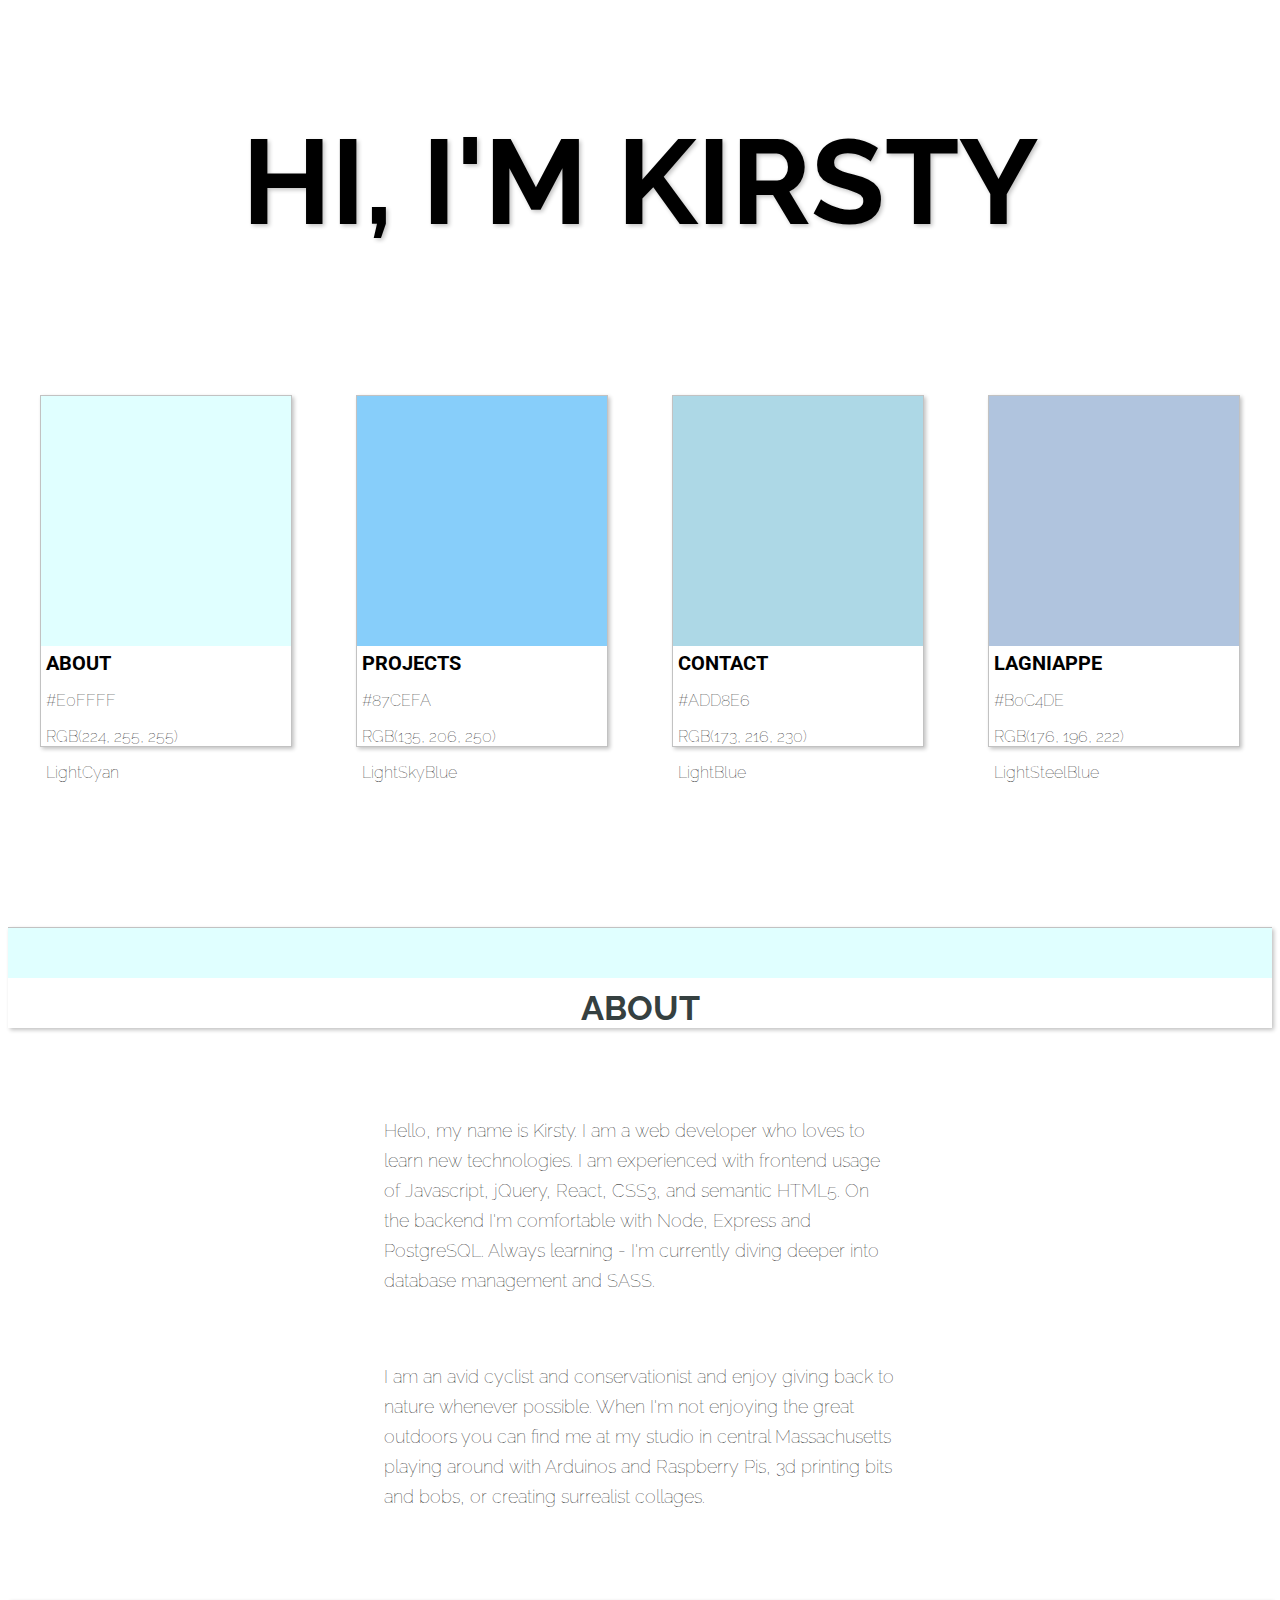
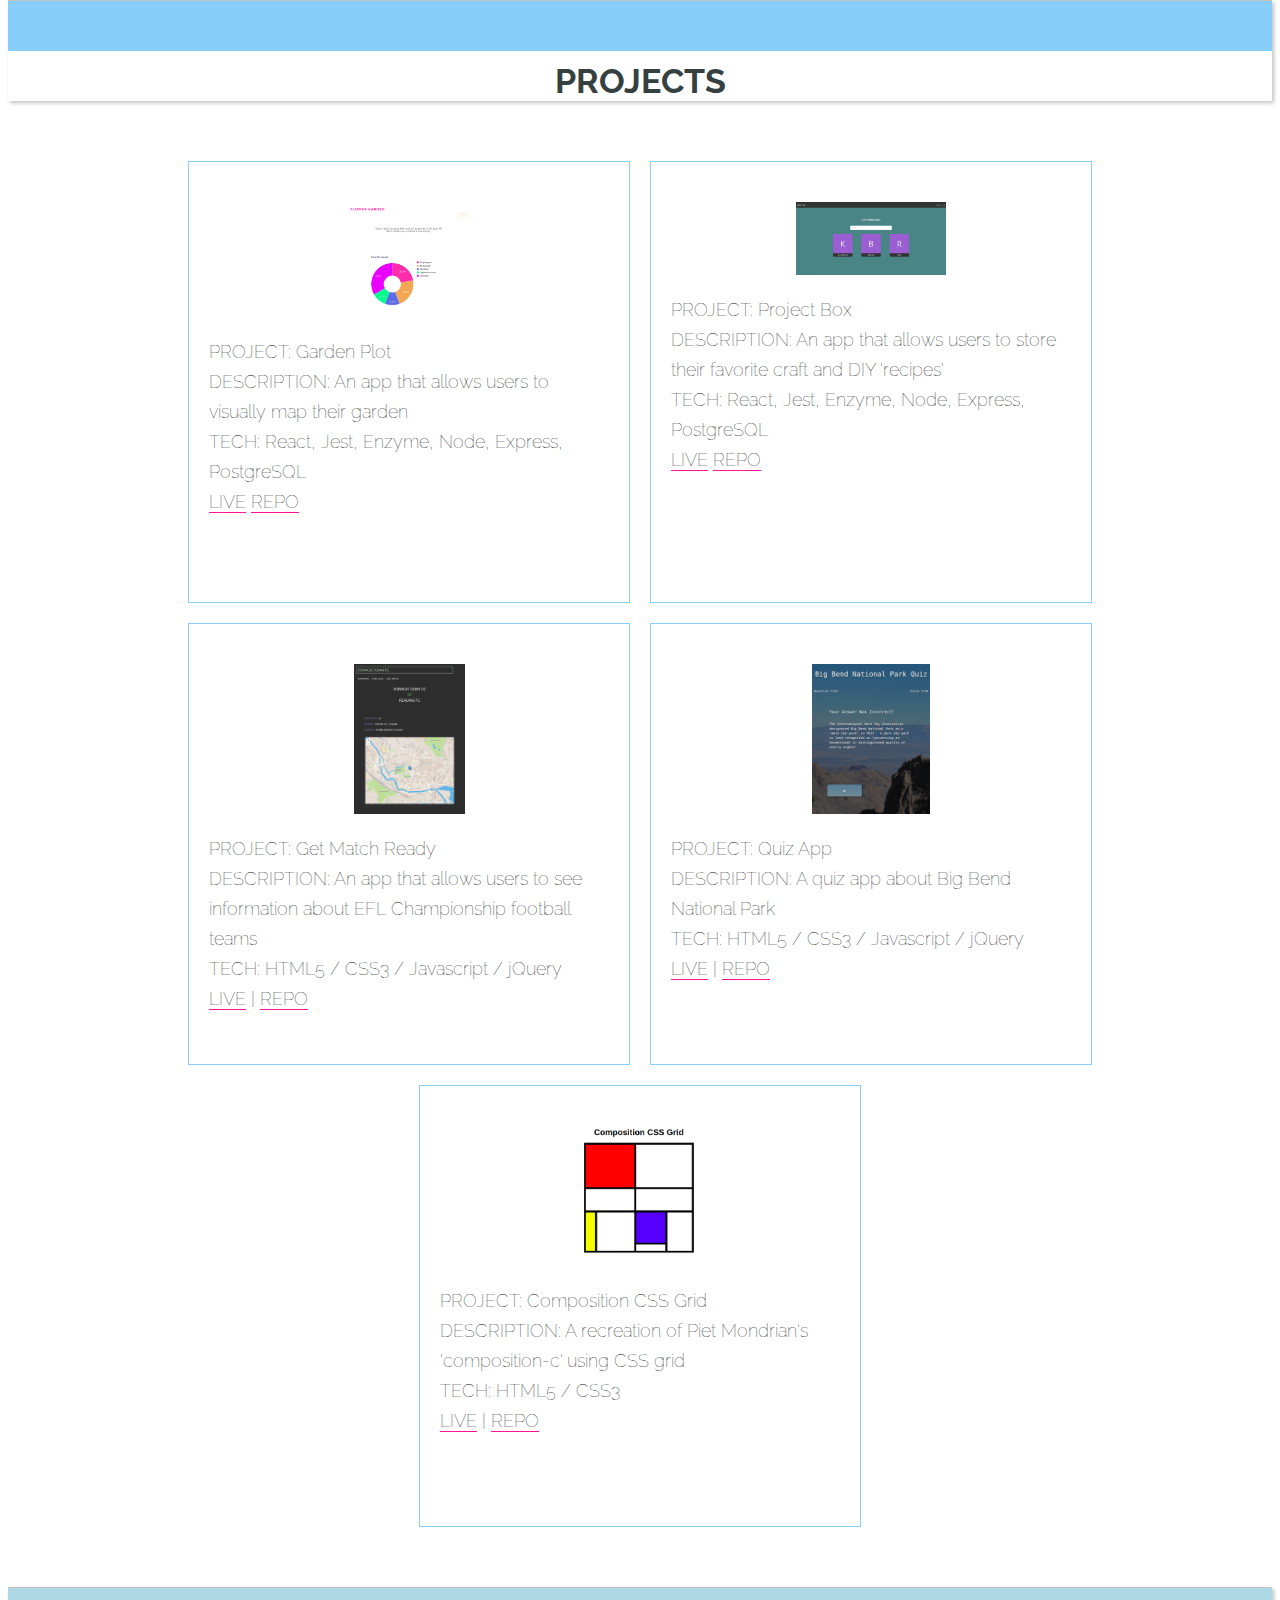
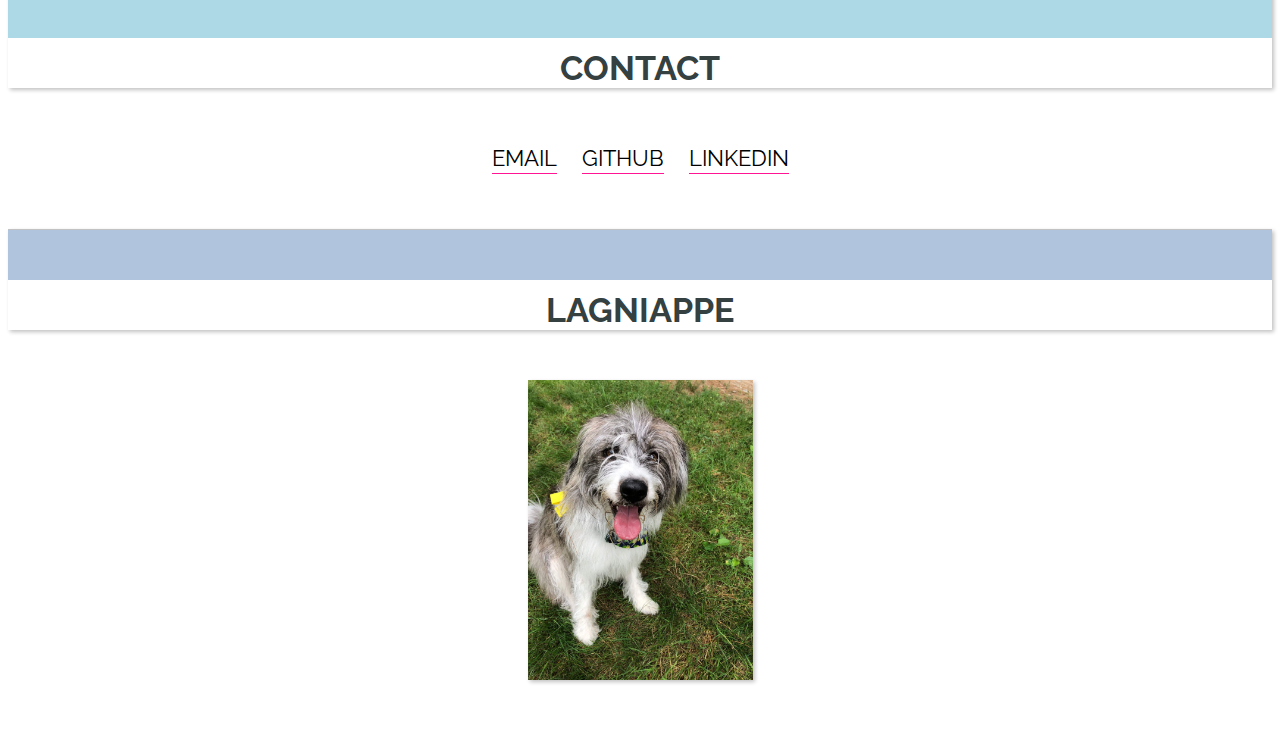
==== commit cd02b3e1: "add garden plot project" ====
--- a/index.html
+++ b/index.html
@@ -107,6 +107,16 @@
             <h1 class="sub-heading">PROJECTS</h1>
         </section>
         <section class="project-container">
+                <div class="project">
+                        <img src="images/pieshot.png" class="project-image" alt="screenshot of pie graph generated in Garden Plot app">
+                        <p id="project-text">
+                            PROJECT: Garden Plot<br>
+                            DESCRIPTION: An app that allows users to visually map their garden<br>
+                            TECH: React, Jest, Enzyme, Node, Express, PostgreSQL<br>
+                            <a href="https://garden-plot.now.sh/"><span>LIVE</span></a>
+                            <a href="https://github.com/kfuquay/garden-plot"><span>REPO</span></a>
+                        </p>
+                    </div>
             <div class="project">
                 <img src="images/pboxdash.png" class="project-image" alt="screenshot of dashboard screen of 'Project Box' app">
                 <p id="project-text">
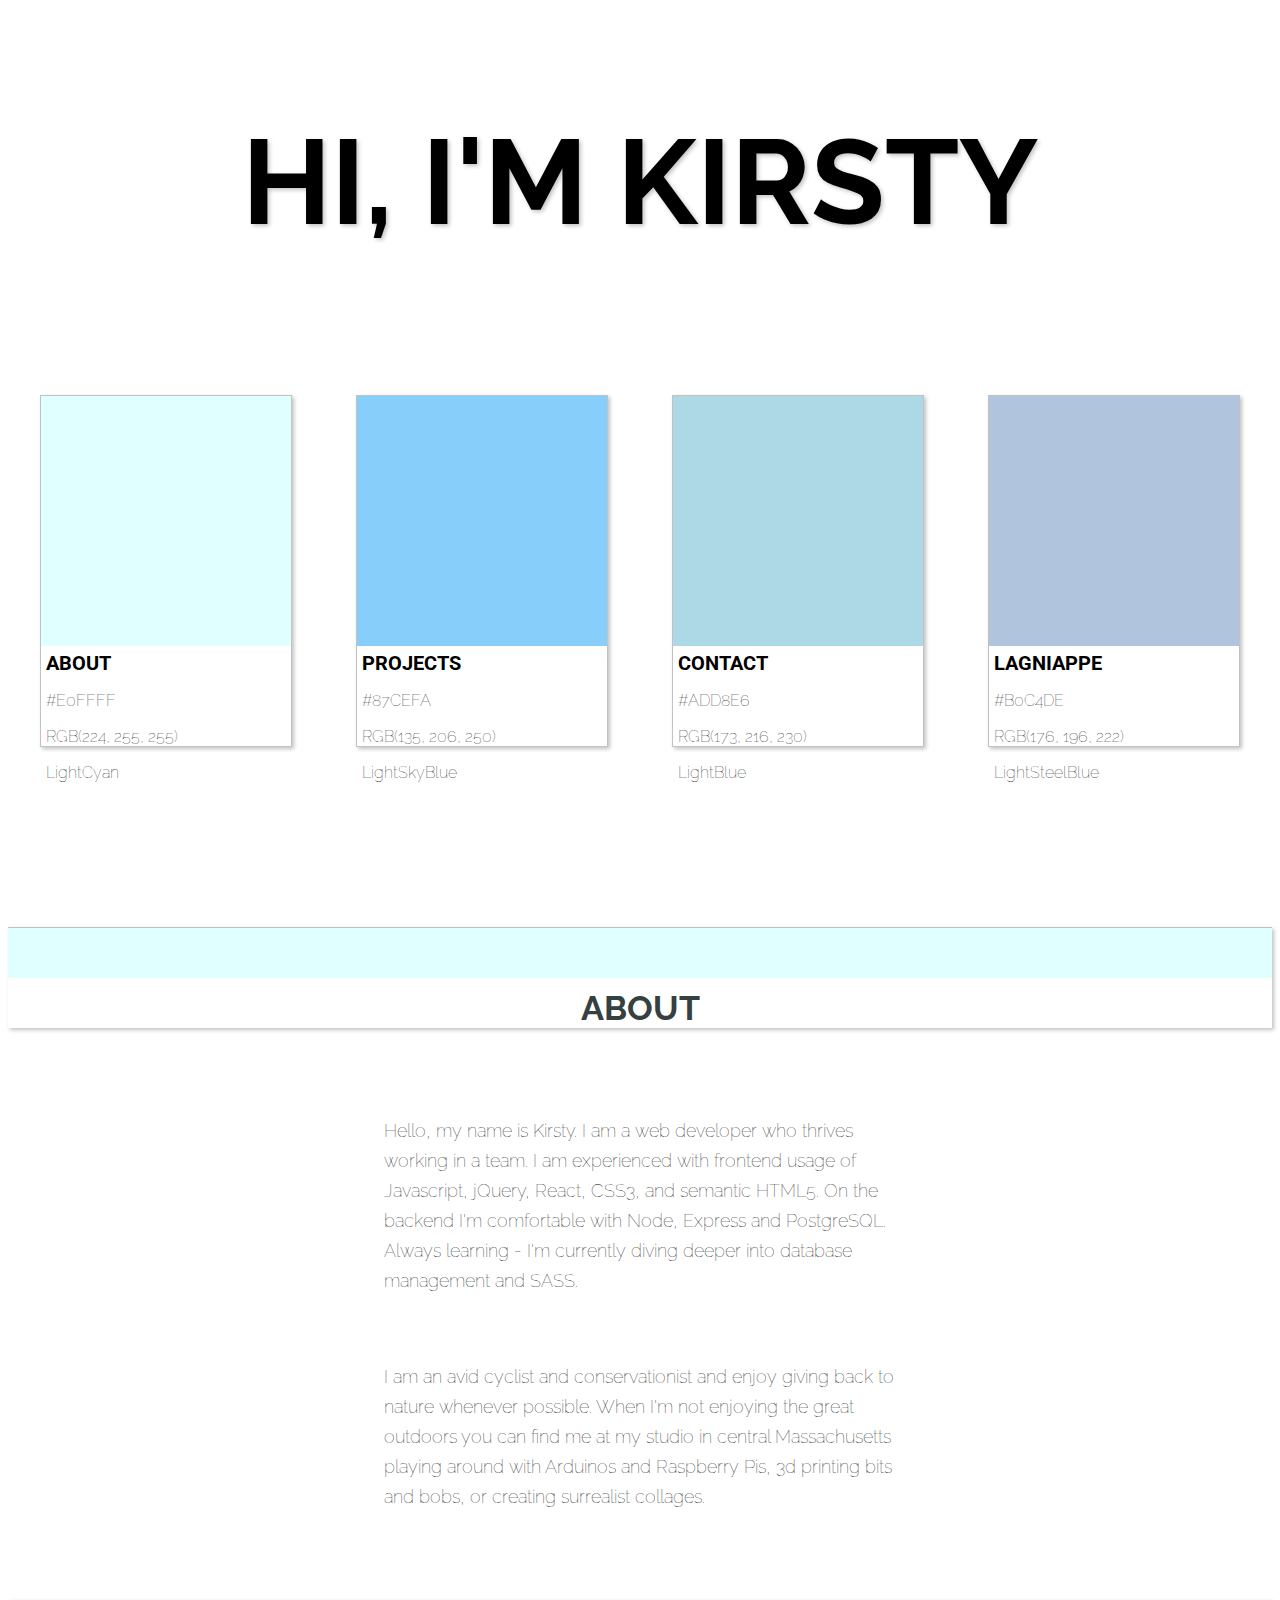
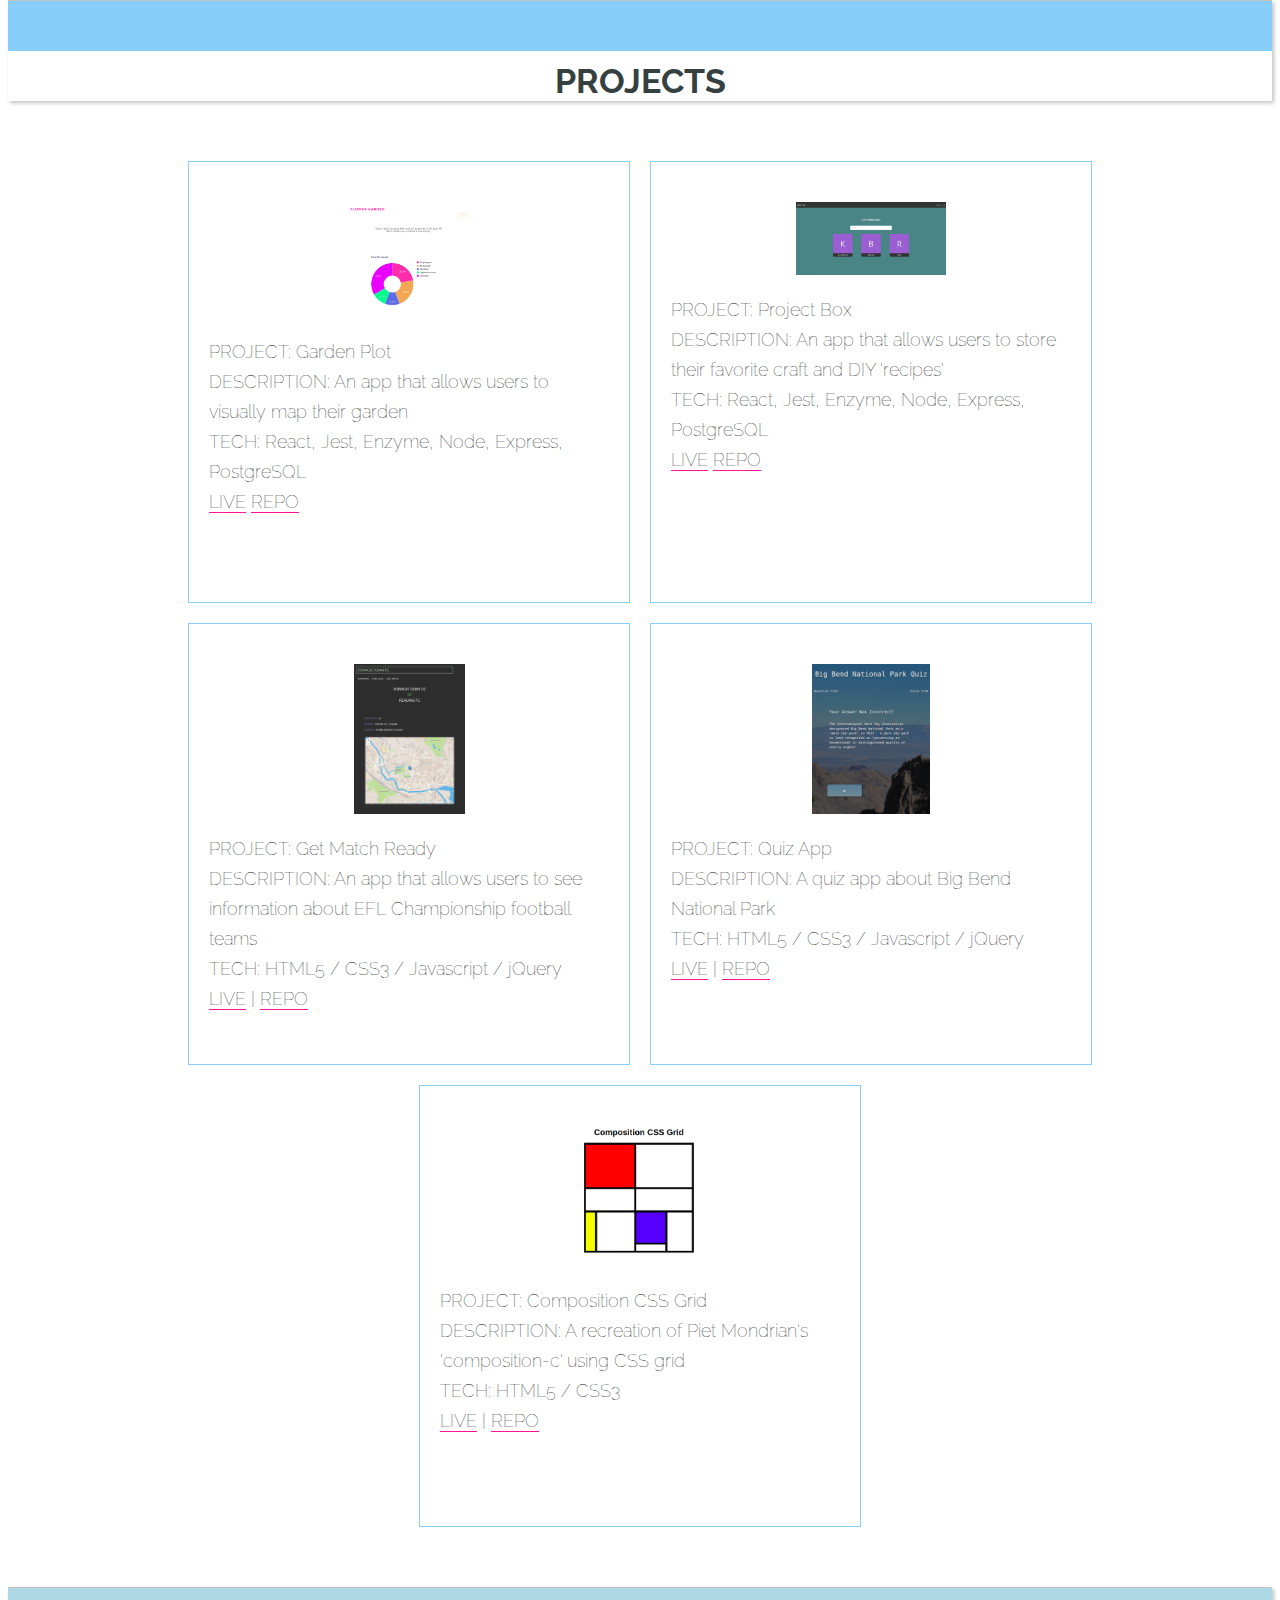
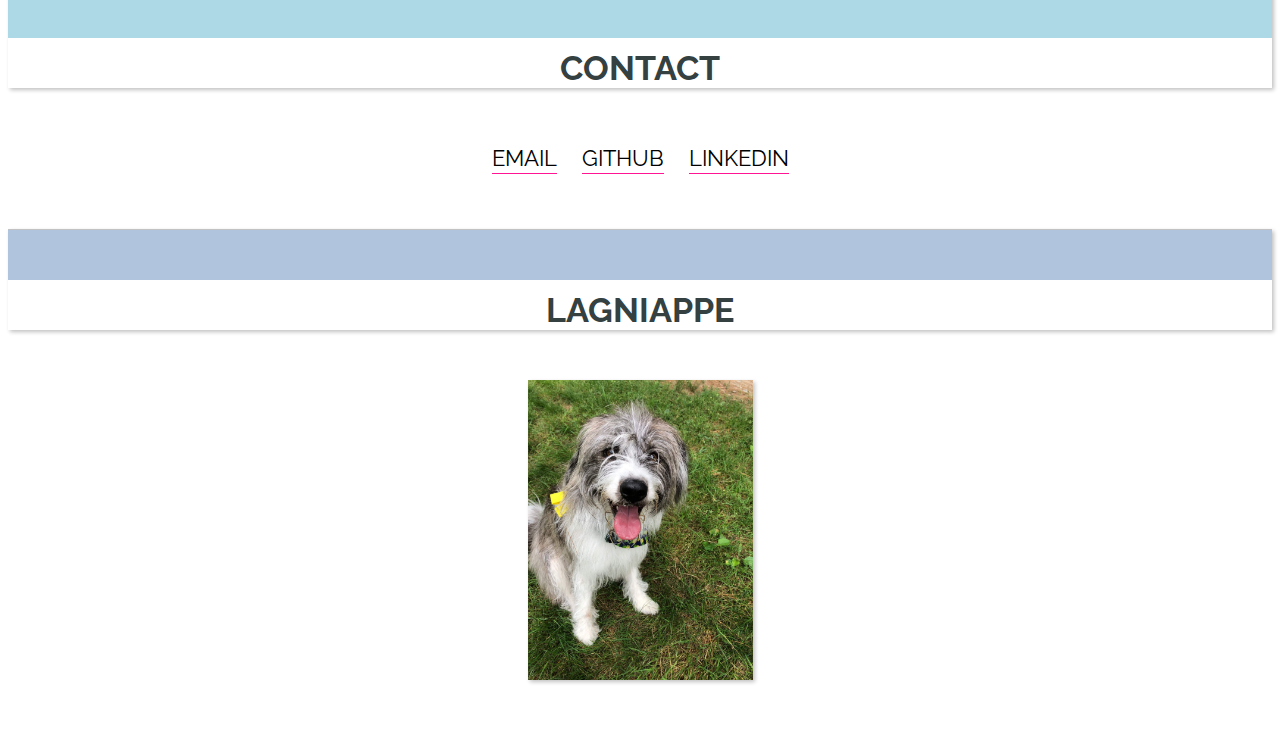
==== commit 36ffa4e5: "edit about me" ====
--- a/index.html
+++ b/index.html
@@ -93,7 +93,7 @@
 
         <div class="flex-container">
             <section class="text-container">
-                <p>Hello, my name is Kirsty. I am a web developer who loves to learn new technologies. I am experienced
+                <p>Hello, my name is Kirsty. I am a web developer who thrives working in a team. I am experienced
                     with frontend usage of Javascript, jQuery, React, CSS3, and semantic HTML5. On the backend I'm comfortable with Node, Express and PostgreSQL.  Always learning - I'm
                     currently diving deeper into database management and SASS.</p><br>
                 <p>I am an avid cyclist and conservationist and enjoy giving back to nature whenever possible. When I'm
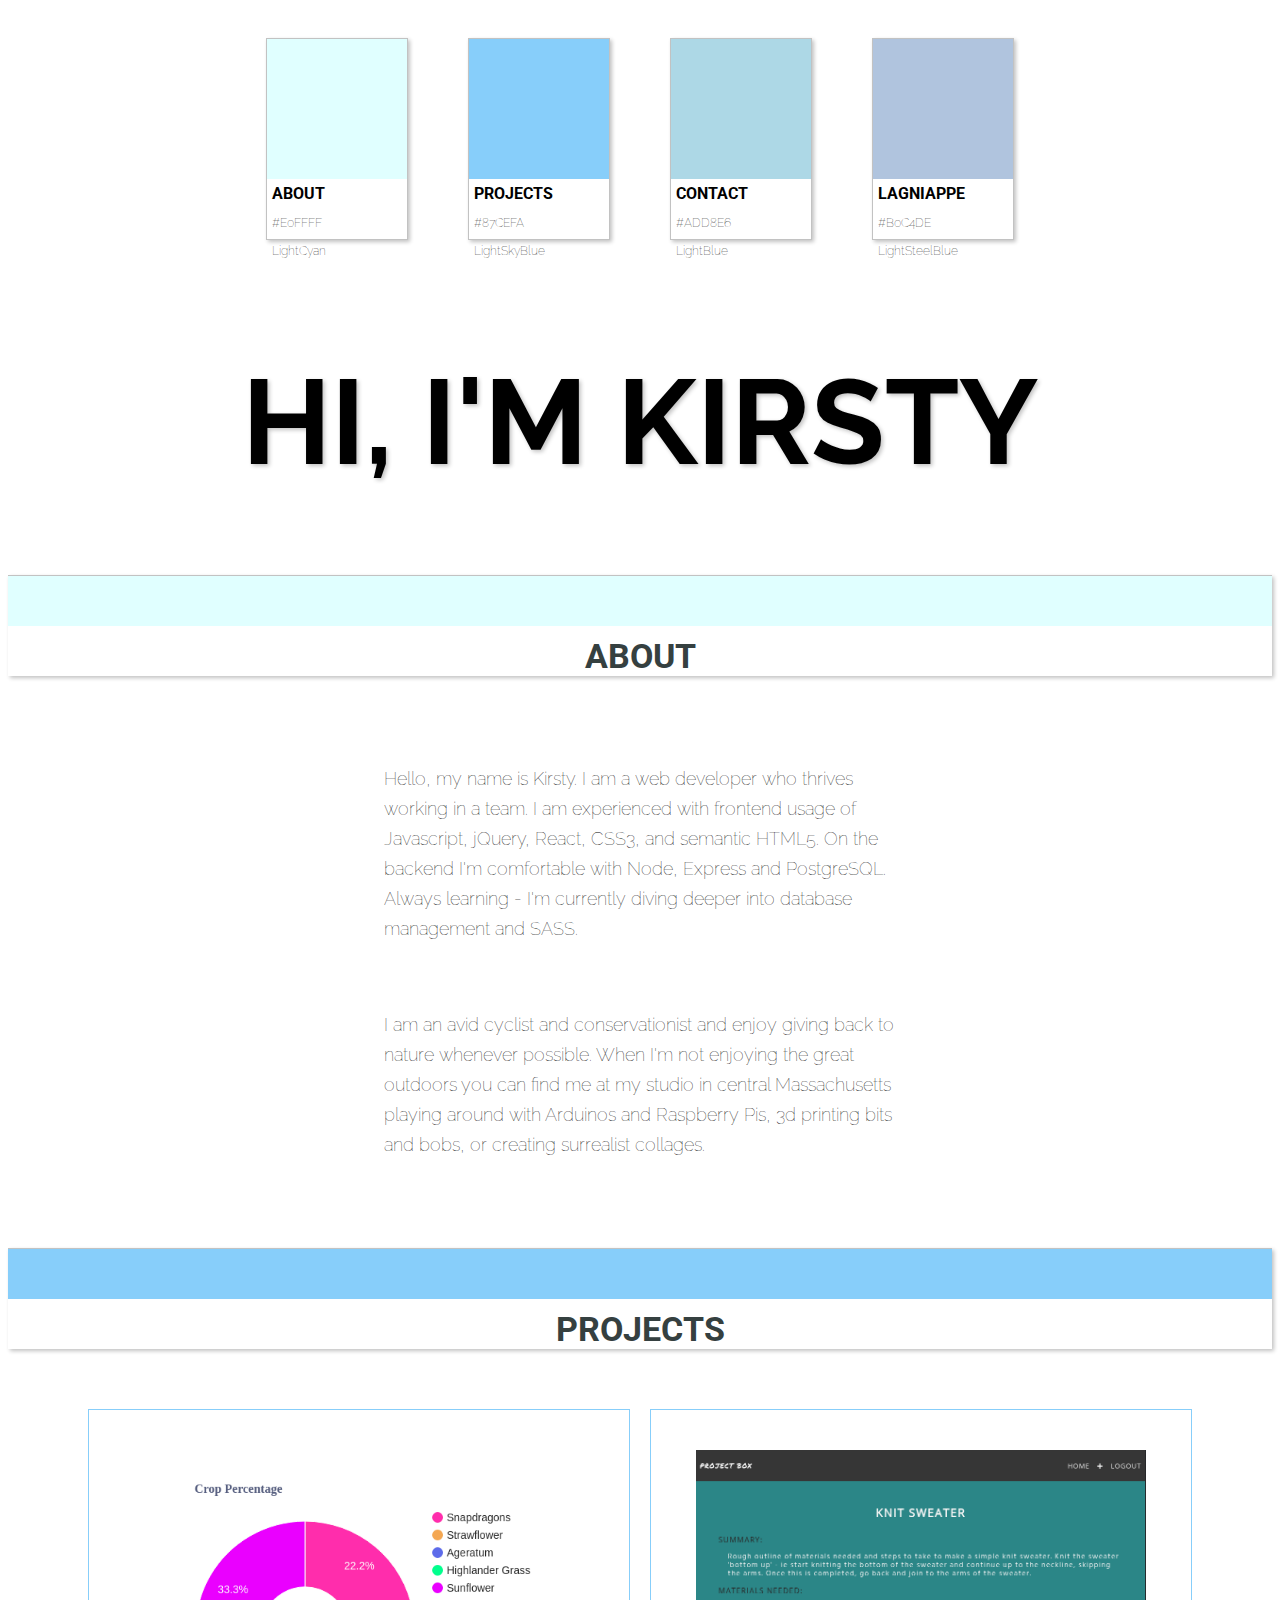
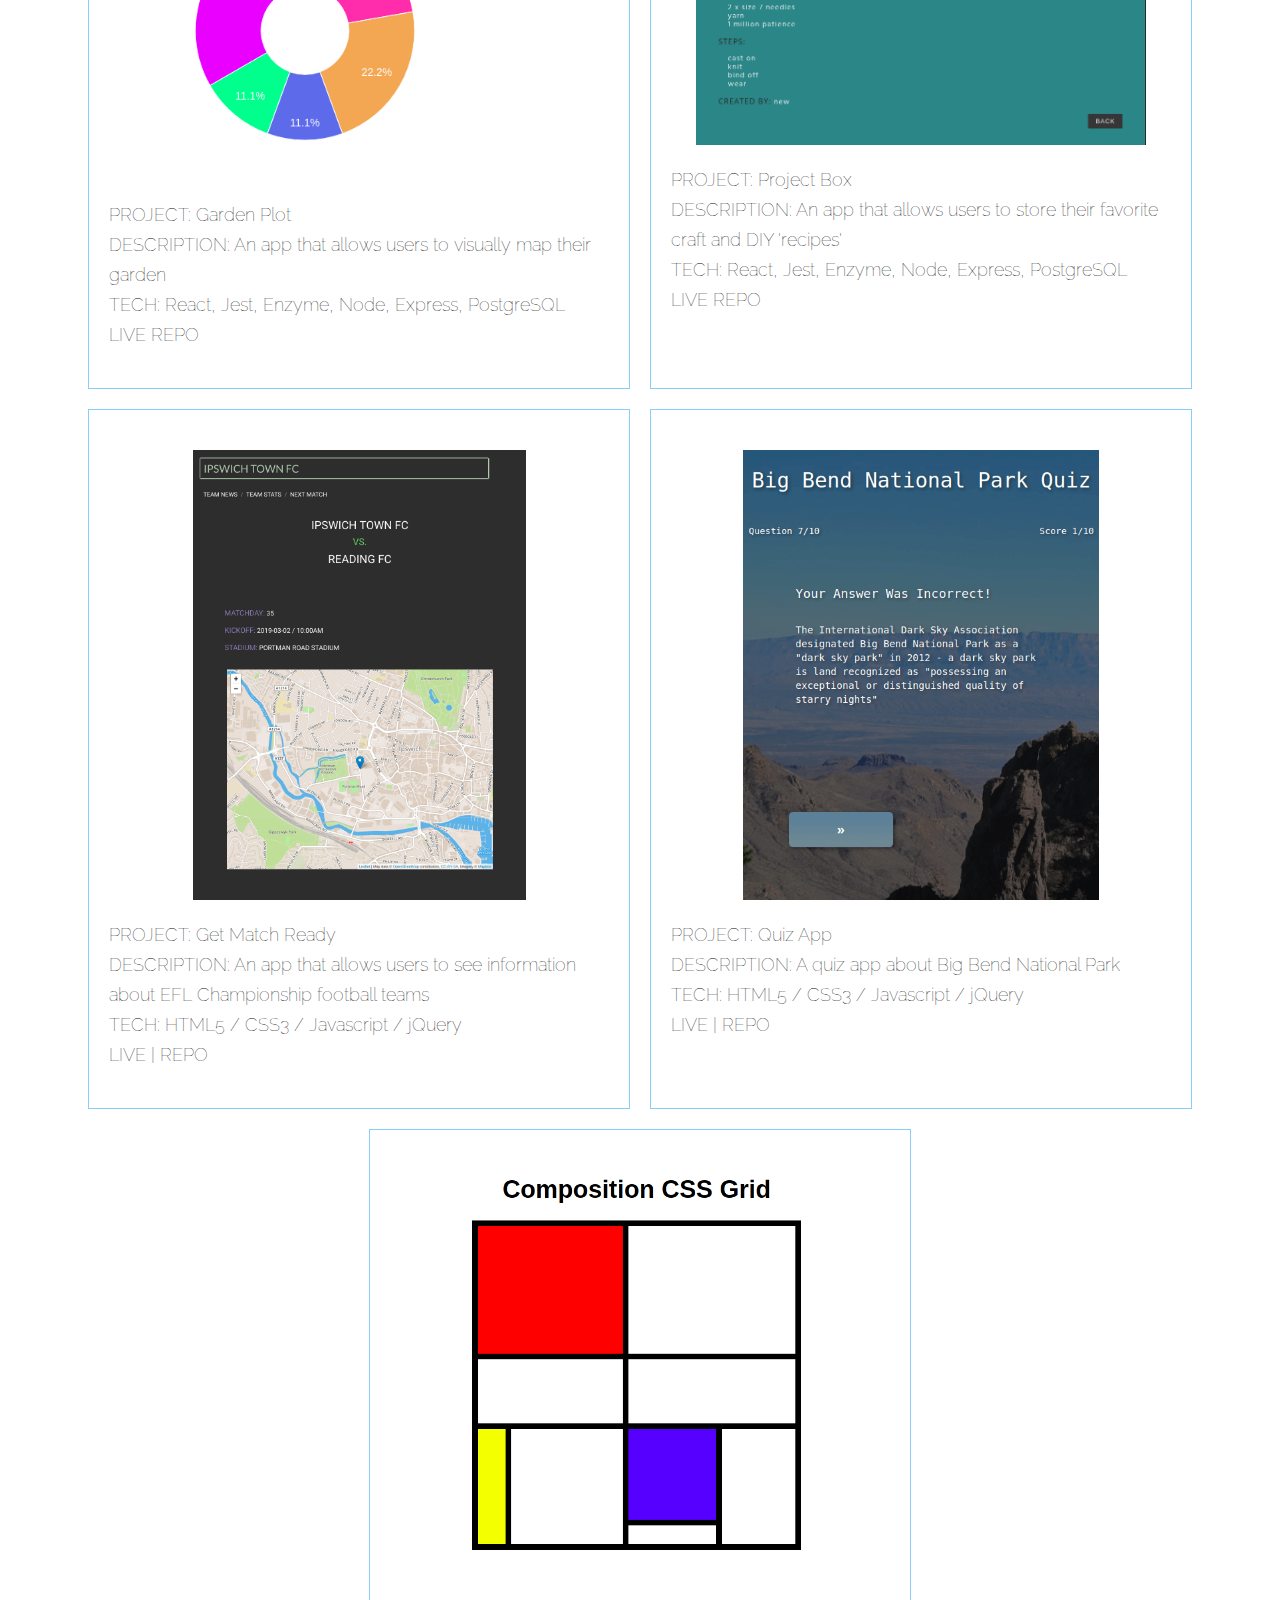
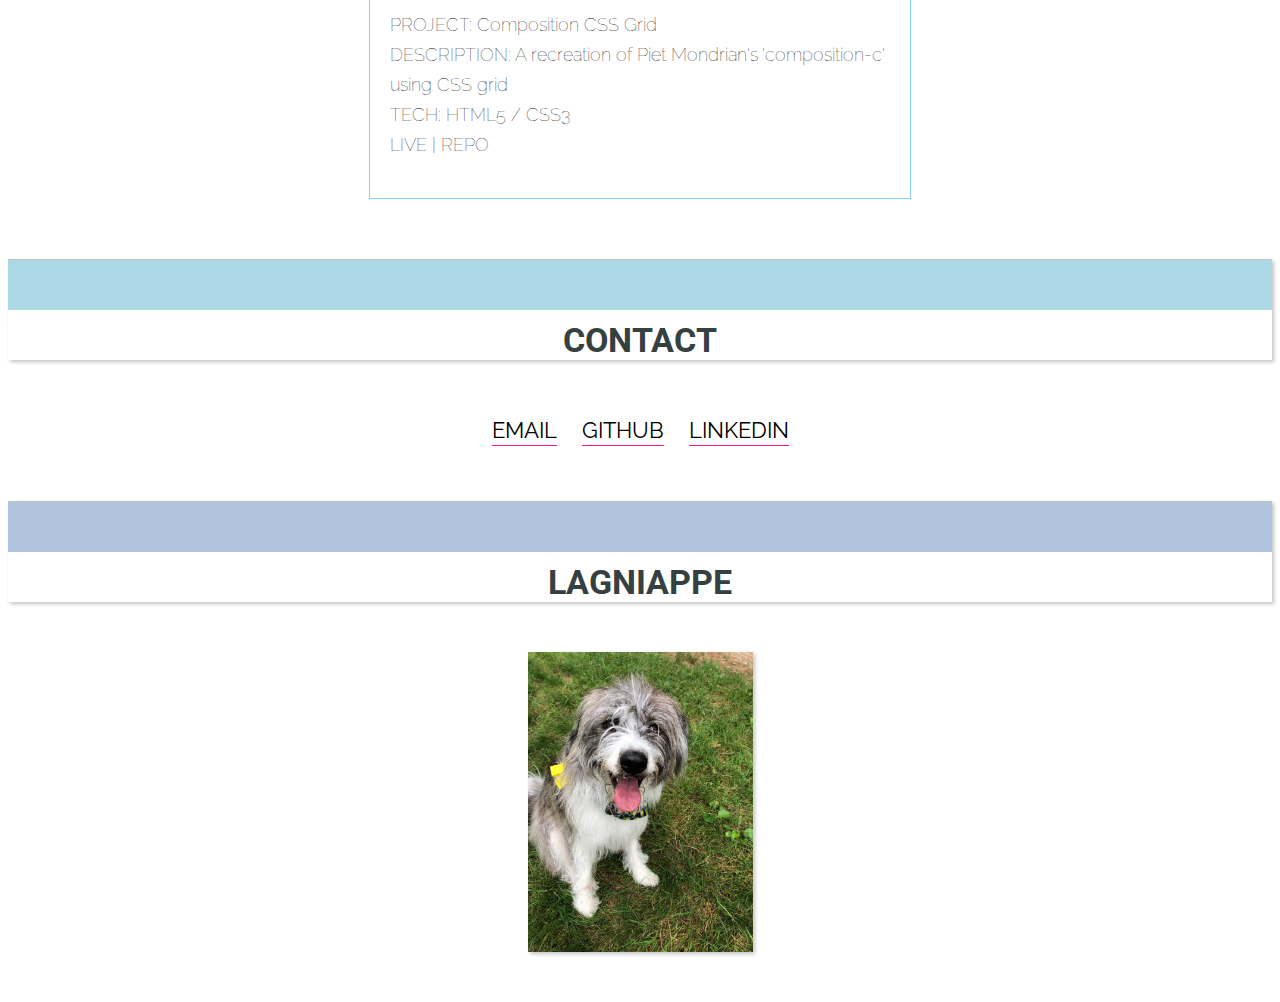
==== commit 62b4b6c4: "change project images, resize nav swatches, open all links in new tabs" ====
--- a/index.html
+++ b/index.html
@@ -1,194 +1,265 @@
 <!DOCTYPE html>
 <html lang="en">
-
-<head>
+  <head>
     <meta charset="utf-8" />
     <title>Kirsty Fuquay | Portfolio</title>
-    <meta name="viewport" content="width=device-width, initial-scale=1">
-    <meta property='og: image' content='./images/portfolio-screenshot.png'>
-    <link href="https://fonts.googleapis.com/css?family=Raleway|Roboto" rel="stylesheet">
-    <link rel="stylesheet" type="text/css" href="https://meyerweb.com/eric/tools/css/reset/reset.css">
+    <meta name="viewport" content="width=device-width, initial-scale=1" />
+    <link
+      href="https://fonts.googleapis.com/css?family=Roboto&display=swap"
+      rel="stylesheet"
+    />
+    <link
+      href="https://fonts.googleapis.com/css?family=Raleway&display=swap"
+      rel="stylesheet"
+    />
+    <meta property="og: image" content="./images/portfolio-screenshot.png" />
+    <link
+      rel="stylesheet"
+      type="text/css"
+      href="https://meyerweb.com/eric/tools/css/reset/reset.css"
+    />
     <link rel="stylesheet" type="text/css" media="screen" href="main.css" />
-</head>
-
-<body>
-    <main role="main">
-
-        <header role="banner">
-            <a href='#'><h1>HI, I'M KIRSTY</h1></a>
-        </header>
-
-        <nav role="navigation" class="flex-nav">
-            <ul>
-                <li>
-                    <a href="#bio">ABOUT</a>
-                </li>
-                <li>
-                    <a href="#projects">PROJECTS</a>
-                </li>
-                <li>
-                    <a href="#contact">CONTACT</a>
-                </li>
-                <li>
-                    <a href="#bonus">LAGNIAPPE</a>
-                </li>
-            </ul>
-        </nav>
-
-        <section class="home-container hidden">
-
-            <section class="swatch">
-                <a href="#bio">
-                    <div class="bio color-block"></div>
-                    <section class="color-description">
-                        <h2>ABOUT</h2>
-                        <p>#E0FFFF</p>
-                        <p>RGB(224, 255, 255)</p>
-                        <p>LightCyan</p>
-                    </section>
-                </a>
-            </section>
-
-            <section class="swatch">
-                <a href="#projects">
-                    <div class="projects color-block"></div>
-                    <section class="color-description">
-                        <h2>PROJECTS</h2>
-                        <p>#87CEFA</p>
-                        <p>RGB(135, 206, 250)</p>
-                        <p>LightSkyBlue</p>
-                    </section>
-                </a>
-            </section>
-
-            <section class="swatch">
-                <a href="#contact">
-                    <div class="contact color-block"></div>
-                    <section class="color-description">
-                        <h2>CONTACT</h2>
-                        <p>#ADD8E6</p>
-                        <p>RGB(173, 216, 230)</p>
-                        <p>LightBlue</p>
-                    </section>
-                </a>
-            </section>
-
-            <section class="swatch">
-                <a href="#bonus">
-                    <div class="bonus color-block"></div>
-                    <section class="color-description">
-                        <h2>LAGNIAPPE</h2>
-                        <p>#B0C4DE</p>
-                        <p>RGB(176, 196, 222)</p>
-                        <p>LightSteelBlue</p>
-                    </section>
-                </a>
-            </section>
-        </section>
-
-        <section class="strip" id="bio">
-            <section class="color-strip bio"></section>
-            <h1 class="sub-heading">ABOUT</h1>
-        </section>
-
-        <div class="flex-container">
-            <section class="text-container">
-                <p>Hello, my name is Kirsty. I am a web developer who thrives working in a team. I am experienced
-                    with frontend usage of Javascript, jQuery, React, CSS3, and semantic HTML5. On the backend I'm comfortable with Node, Express and PostgreSQL.  Always learning - I'm
-                    currently diving deeper into database management and SASS.</p><br>
-                <p>I am an avid cyclist and conservationist and enjoy giving back to nature whenever possible. When I'm
-                    not enjoying the great outdoors you can find me at my studio in central Massachusetts playing
-                    around with Arduinos and Raspberry Pis, 3d printing bits and bobs, or creating surrealist collages.</p>
-            </section>
-        </div>
-
-        <section class="strip" id="projects">
-            <section class="color-strip projects"></section>
-            <h1 class="sub-heading">PROJECTS</h1>
-        </section>
-        <section class="project-container">
-                <div class="project">
-                        <img src="images/pieshot.png" class="project-image" alt="screenshot of pie graph generated in Garden Plot app">
-                        <p id="project-text">
-                            PROJECT: Garden Plot<br>
-                            DESCRIPTION: An app that allows users to visually map their garden<br>
-                            TECH: React, Jest, Enzyme, Node, Express, PostgreSQL<br>
-                            <a href="https://garden-plot.now.sh/"><span>LIVE</span></a>
-                            <a href="https://github.com/kfuquay/garden-plot"><span>REPO</span></a>
-                        </p>
-                    </div>
-            <div class="project">
-                <img src="images/pboxdash.png" class="project-image" alt="screenshot of dashboard screen of 'Project Box' app">
-                <p id="project-text">
-                    PROJECT: Project Box<br>
-                    DESCRIPTION: An app that allows users to store their favorite craft and DIY 'recipes'<br>
-                    TECH: React, Jest, Enzyme, Node, Express, PostgreSQL<br>
-                    <a href="https://project-box.now.sh/"><span>LIVE</span></a>
-                    <a href="https://github.com/kfuquay/project-box"><span>REPO</span></a>
-                </p>
-            </div>
-            <div class="project">
-                <img src="images/next-match.png" class="project-image" alt="screenshot of 'Get Match Ready' app">
-                <p id="project-text">
-                    PROJECT: Get Match Ready<br>
-                    DESCRIPTION: An app that allows users to see information about EFL Championship football teams<br>
-                    TECH: HTML5 / CSS3 / Javascript / jQuery<br>
-                    <a href="https://kfuquay.github.io/get-match-ready/"><span>LIVE</span></a> |
-                    <a href="https://github.com/kfuquay/get-match-ready"><span>REPO</span></a>
-                </p>
-            </div>
-
-            <div class="project">
-                <img src="images/BIBEQuiz.jpg" class="project-image" alt="screenshot of a quiz app about Big Bend National Park">
-                <p id="project-text">
-                    PROJECT: Quiz App<br>
-                    DESCRIPTION: A quiz app about Big Bend National Park<br>
-                    TECH: HTML5 / CSS3 / Javascript / jQuery<br>
-                    <a href="https://kfuquay.github.io/BIBEQuiz/"><span>LIVE</span></a> |
-                    <a href="https://github.com/kfuquay/BIBEQuiz"><span>REPO</span></a>
-                </p>
-            </div>
-
-            <div class="project">
-                <img src="images/composition-c.jpg" class="project-image" alt="screenshot of css grid layout made to resemble Piet Mondrian's 'Composition-C'">
-                <p id="project-text">
-                    PROJECT: Composition CSS Grid<br>
-                    DESCRIPTION: A recreation of Piet Mondrian's 'composition-c' using CSS grid<br>
-                    TECH: HTML5 / CSS3<br>
-                    <a href="https://kfuquay.github.io/composition-css-grid/"><span>LIVE</span></a> |
-                    <a href="https://github.com/kfuquay/composition-css-grid"><span>REPO</span></a>
-                </p>
-            </div>
-        </section>
-
-        <section class="strip" id="contact">
-            <section class="color-strip contact"></section>
-            <h1 class="sub-heading">CONTACT</h1>
-        </section>
-
-        <div class="flex-container">
-            <ul id="contact-text">
-                <li>
-                    <a href="mailto:kirsty.fuquay@gmail.com"> EMAIL</a>
-                </li>
-                <li>
-                    <a href="https://github.com/kfuquay">GITHUB</a>
-                </li>
-                <li>
-                    <a href="https://www.linkedin.com/in/kirsty-fuquay-285860173/">LINKEDIN</a>
-                </li>
-            </ul>
-        </div>
-
-        <section class="strip" id="bonus">
-            <section class="color-strip bonus"></section>
-            <h1 class="sub-heading">LAGNIAPPE</h1>
-        </section>
-
-        <div>
-            <img src="images/pen-groton.JPG" alt="A scruffy dog sitting in the grass smiling" class="lagniappe-image">
-        </div>
+  </head>
+
+  <body>
+    <main>
+      <nav class="flex-nav">
+        <ul>
+          <li>
+            <a href="#bio">ABOUT</a>
+          </li>
+          <li>
+            <a href="#projects">PROJECTS</a>
+          </li>
+          <li>
+            <a href="#contact">CONTACT</a>
+          </li>
+          <li>
+            <a href="#bonus">LAGNIAPPE</a>
+          </li>
+        </ul>
+      </nav>
+
+      <section class="home-container hidden">
+        <section class="swatch">
+          <a href="#bio">
+            <div class="bio color-block"></div>
+            <section class="color-description">
+              <h2>ABOUT</h2>
+              <p>#E0FFFF</p>
+              <p>LightCyan</p>
+            </section>
+          </a>
+        </section>
+
+        <section class="swatch">
+          <a href="#projects">
+            <div class="projects color-block"></div>
+            <section class="color-description">
+              <h2>PROJECTS</h2>
+              <p>#87CEFA</p>
+              <p>LightSkyBlue</p>
+            </section>
+          </a>
+        </section>
+
+        <section class="swatch">
+          <a href="#contact">
+            <div class="contact color-block"></div>
+            <section class="color-description">
+              <h2>CONTACT</h2>
+              <p>#ADD8E6</p>
+              <p>LightBlue</p>
+            </section>
+          </a>
+        </section>
+
+        <section class="swatch">
+          <a href="#bonus">
+            <div class="bonus color-block"></div>
+            <section class="color-description">
+              <h2>LAGNIAPPE</h2>
+              <p>#B0C4DE</p>
+              <p>LightSteelBlue</p>
+            </section>
+          </a>
+        </section>
+      </section>
+
+      <header>
+        <a href="#"><h1>HI, I'M KIRSTY</h1></a>
+      </header>
+
+      <section class="strip" id="bio">
+        <section class="color-strip bio"></section>
+        <h2 class="sub-heading">ABOUT</h2>
+      </section>
+
+      <div class="flex-container">
+        <section class="text-container">
+          <p>
+            Hello, my name is Kirsty. I am a web developer who thrives working
+            in a team. I am experienced with frontend usage of Javascript,
+            jQuery, React, CSS3, and semantic HTML5. On the backend I'm
+            comfortable with Node, Express and PostgreSQL. Always learning - I'm
+            currently diving deeper into database management and SASS.
+          </p>
+          <br />
+          <p>
+            I am an avid cyclist and conservationist and enjoy giving back to
+            nature whenever possible. When I'm not enjoying the great outdoors
+            you can find me at my studio in central Massachusetts playing around
+            with Arduinos and Raspberry Pis, 3d printing bits and bobs, or
+            creating surrealist collages.
+          </p>
+        </section>
+      </div>
+
+      <section class="strip" id="projects">
+        <section class="color-strip projects"></section>
+        <h2 class="sub-heading">PROJECTS</h2>
+      </section>
+      <section class="project-container">
+        <div class="project">
+          <img
+            src="images/graph.png"
+            class="project-image"
+            alt="screenshot of pie graph generated in Garden Plot app"
+          />
+          <p class="project-text">
+            PROJECT: Garden Plot<br />
+            DESCRIPTION: An app that allows users to visually map their
+            garden<br />
+            TECH: React, Jest, Enzyme, Node, Express, PostgreSQL<br />
+            <a href="https://garden-plot.now.sh/" target="_blank"
+              ><span>LIVE</span></a
+            >
+            <a href="https://github.com/kfuquay/garden-plot" target="_blank"
+              ><span>REPO</span></a
+            >
+          </p>
+        </div>
+        <div class="project">
+          <img
+            src="images/project.png"
+            class="project-image"
+            alt="screenshot of dashboard screen of 'Project Box' app"
+          />
+          <p class="project-text">
+            PROJECT: Project Box<br />
+            DESCRIPTION: An app that allows users to store their favorite craft
+            and DIY 'recipes'<br />
+            TECH: React, Jest, Enzyme, Node, Express, PostgreSQL<br />
+            <a href="https://project-box.now.sh/" target="_blank"
+              ><span>LIVE</span></a
+            >
+            <a href="https://github.com/kfuquay/project-box" target="_blank"
+              ><span>REPO</span></a
+            >
+          </p>
+        </div>
+        <div class="project">
+          <img
+            src="images/next-match.png"
+            class="project-image"
+            alt="screenshot of 'Get Match Ready' app"
+          />
+          <p class="project-text">
+            PROJECT: Get Match Ready<br />
+            DESCRIPTION: An app that allows users to see information about EFL
+            Championship football teams<br />
+            TECH: HTML5 / CSS3 / Javascript / jQuery<br />
+            <a href="https://kfuquay.github.io/get-match-ready/" target="_blank"
+              ><span>LIVE</span></a
+            >
+            |
+            <a href="https://github.com/kfuquay/get-match-ready" target="_blank"
+              ><span>REPO</span></a
+            >
+          </p>
+        </div>
+
+        <div class="project">
+          <img
+            src="images/BIBEQuiz.jpg"
+            class="project-image"
+            alt="screenshot of a quiz app about Big Bend National Park"
+          />
+          <p class="project-text">
+            PROJECT: Quiz App<br />
+            DESCRIPTION: A quiz app about Big Bend National Park<br />
+            TECH: HTML5 / CSS3 / Javascript / jQuery<br />
+            <a href="https://kfuquay.github.io/BIBEQuiz/" target="_blank"
+              ><span>LIVE</span></a
+            >
+            |
+            <a href="https://github.com/kfuquay/BIBEQuiz" target="_blank"
+              ><span>REPO</span></a
+            >
+          </p>
+        </div>
+
+        <div class="project">
+          <img
+            src="images/composition-c.jpg"
+            class="project-image"
+            alt="screenshot of css grid layout made to resemble Piet Mondrian's 'Composition-C'"
+          />
+          <p class="project-text">
+            PROJECT: Composition CSS Grid<br />
+            DESCRIPTION: A recreation of Piet Mondrian's 'composition-c' using
+            CSS grid<br />
+            TECH: HTML5 / CSS3<br />
+            <a
+              href="https://kfuquay.github.io/composition-css-grid/"
+              target="_blank"
+              ><span>LIVE</span></a
+            >
+            |
+            <a
+              href="https://github.com/kfuquay/composition-css-grid"
+              target="_blank"
+              ><span>REPO</span></a
+            >
+          </p>
+        </div>
+      </section>
+
+      <section class="strip" id="contact">
+        <section class="color-strip contact"></section>
+        <h2 class="sub-heading">CONTACT</h2>
+      </section>
+
+      <div class="flex-container">
+        <ul id="contact-text">
+          <li>
+            <a href="mailto:kirsty.fuquay@gmail.com"> EMAIL</a>
+          </li>
+          <li>
+            <a href="https://github.com/kfuquay" target="_blank">GITHUB</a>
+          </li>
+          <li>
+            <a
+              href="https://www.linkedin.com/in/kirsty-fuquay-285860173/"
+              target="_blank"
+              >LINKEDIN</a
+            >
+          </li>
+        </ul>
+      </div>
+
+      <section class="strip" id="bonus">
+        <section class="color-strip bonus"></section>
+        <h2 class="sub-heading">LAGNIAPPE</h2>
+      </section>
+
+      <div>
+        <img
+          src="images/pen-groton.JPG"
+          alt="A scruffy dog sitting in the grass smiling"
+          class="lagniappe-image"
+        />
+      </div>
     </main>
-</body>
-
-</html>+  </body>
+</html>
--- a/main.css
+++ b/main.css
@@ -100,13 +100,13 @@
 
 /* PROJECTS */
 .project-image {
-  max-width: 150px;
-  max-height: 150px;
+  max-width: 275px;
+  max-height: 275px;
   display: block;
   margin: 20px auto;
 }
 
-#project-text {
+.project-text {
   font-size: 18px;
   line-height: 30px;
 }
@@ -116,15 +116,15 @@
   flex-wrap: wrap;
   justify-content: center;
   margin: 50px auto;
+  width: 100%;
 }
 
 .project {
-  flex-basis: 1 1 300px;
+  flex: 1 1 300px;
   min-height: 400px;
-  max-width: 400px;
+  width: 100%;
   padding: 20px;
-  border: 1px solid lightskyblue;
-  margin: 10px;
+  border-top: 1px solid lightskyblue;
 }
 
 #project-text span {
@@ -195,12 +195,24 @@
   #contact-text li {
     font-size: 22px;
   }
+
+  /* Project */
+  .project-image {
+    max-height: 450px;
+    max-width: 450px;
+  }
+  .project {
+    flex: 1 1 450px;
+    min-height: 500px;
+    max-width: 500px;
+  }
 }
 
 @media only screen and (min-width: 1024px) {
   header {
     font-size: 60px;
     padding: 50px;
+    margin: 0px;
   }
 
   .sub-heading {
@@ -217,10 +229,9 @@
   .home-container {
     min-height: calc("100vh - 200px");
     display: flex;
-    justify-content: space-around;
+    justify-content: center;
     align-items: center;
     flex-wrap: wrap;
-    margin-bottom: 150px;
   }
 
   .hidden {
@@ -228,31 +239,30 @@
   }
 
   .swatch {
-    height: 350px;
-    width: 250px;
+    height: 200px;
+    width: 140px;
     border: 1px solid #c2c2c2;
     box-shadow: 2px 2px 4px #c2c2c2;
     margin: 30px;
   }
 
   .color-block {
-    width: 250px;
-    height: 250px;
+    width: 140px;
+    height: 140px;
   }
 
   .color-description {
-    height: 15vh;
     padding: 5px;
   }
 
   .color-description p {
+    font-size: 12px;
+    line-height: 16px;
+  }
+
+  h2 {
     font-size: 16px;
-    line-height: 20px;
-  }
-
-  h2 {
-    font-size: 20px;
-    font-family: 'Roboto', sans-serif;
+    font-family: "Roboto", sans-serif;
     margin: 0 0 3px 0;
   }
 
@@ -269,4 +279,16 @@
     margin: 50px 20px;
   }
 
-}+  .project-container {
+    display: flex;
+    flex-wrap: wrap;
+    justify-content: center;
+    margin: 50px auto;
+  }
+
+  .project {
+    padding: 20px;
+    border: 1px solid lightskyblue;
+    margin: 10px;
+  }
+}
